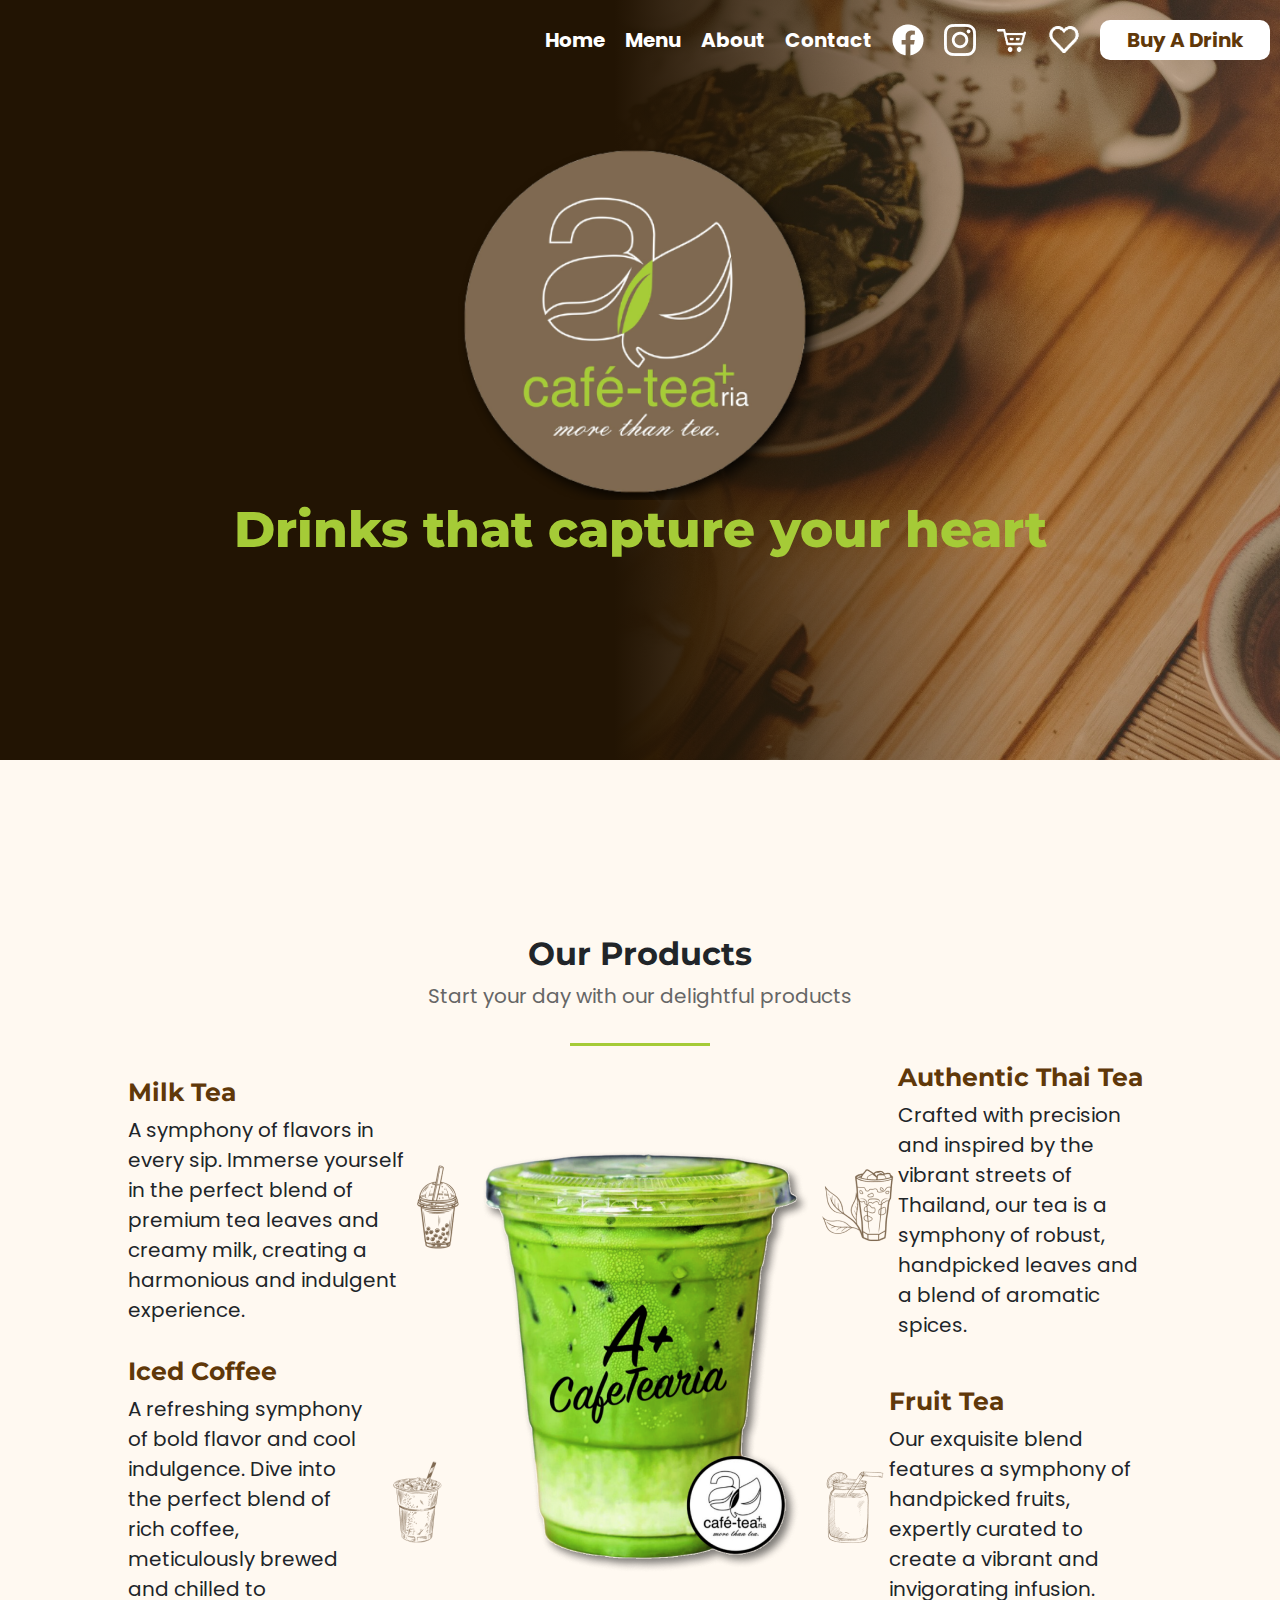
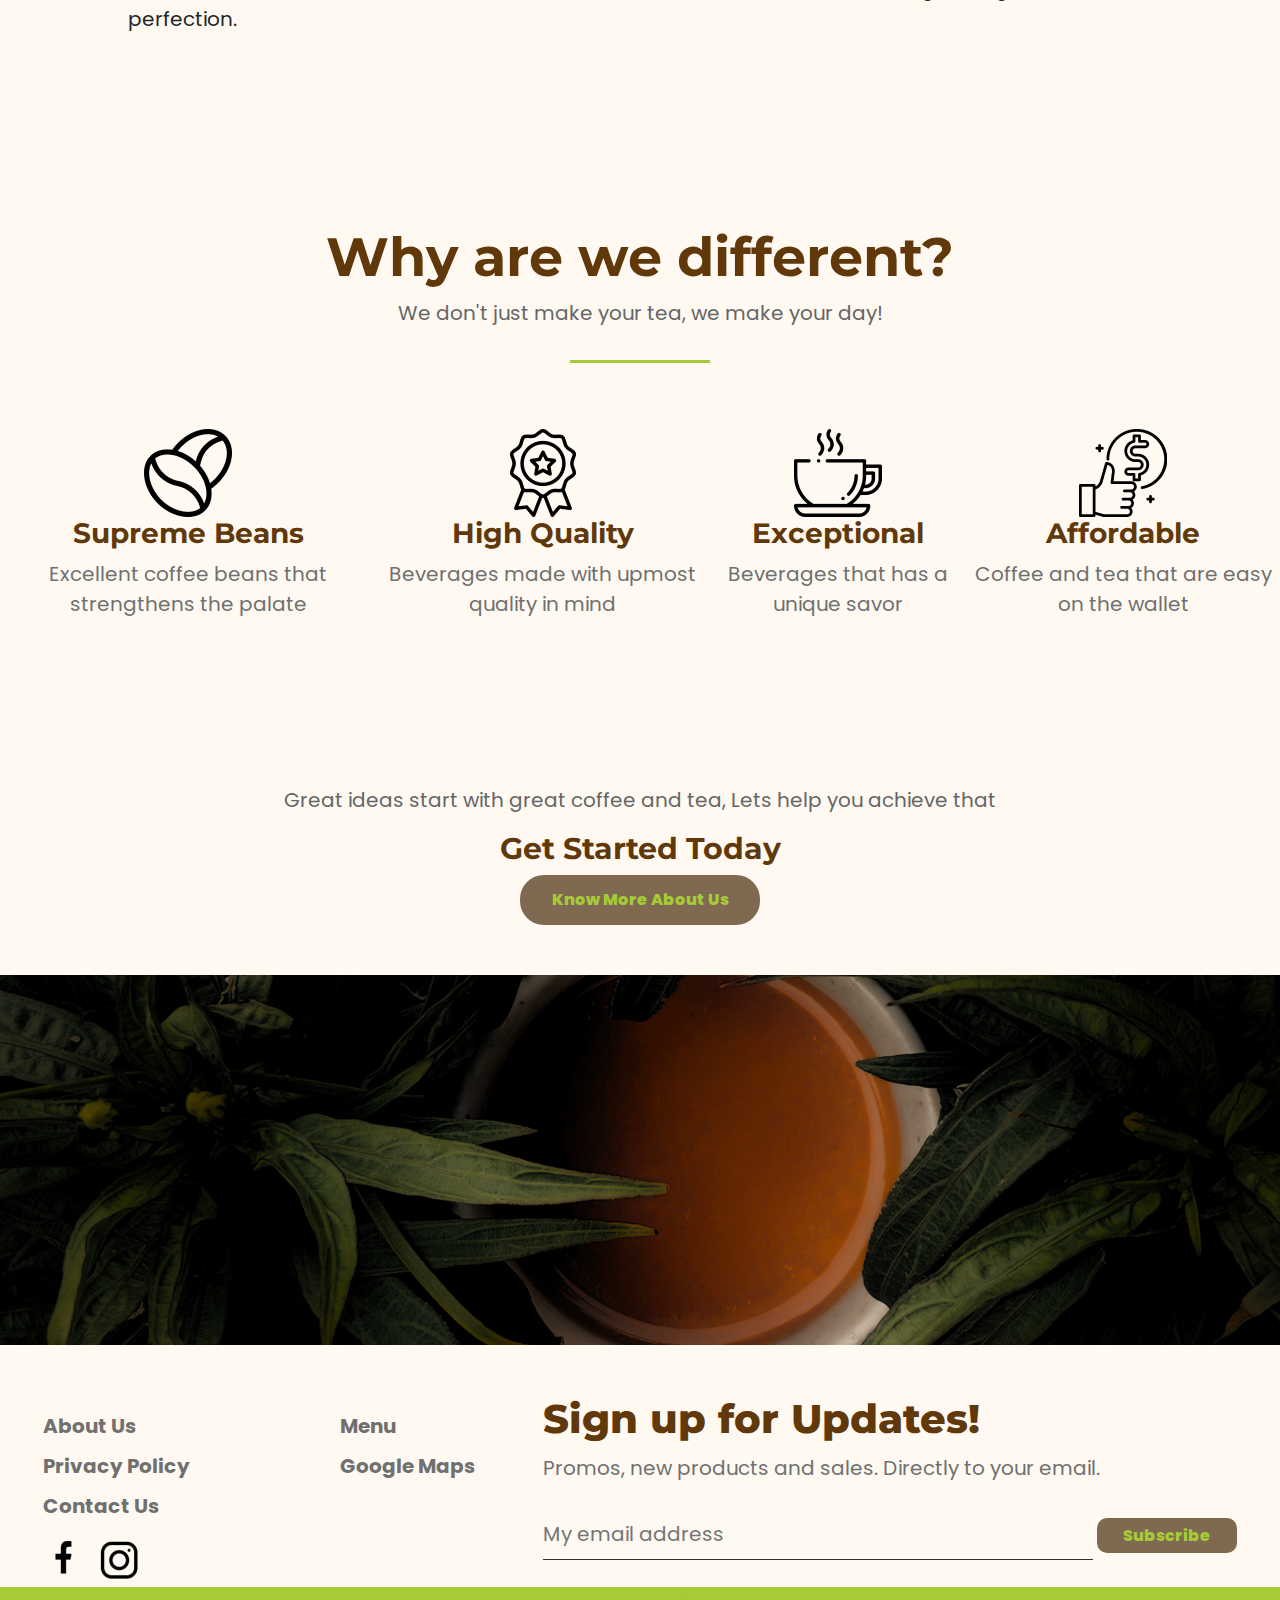
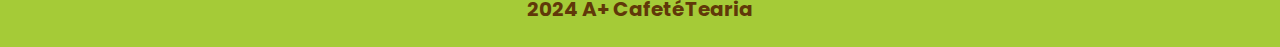
==== index.html @ 74870981 "Add files via upload" ====
<!DOCTYPE html>
<html lang="en">
<head>
    <meta charset="UTF-8">
    <meta name="viewport" content="width=device-width, initial-scale=1.0">
    <link rel="stylesheet" href="https://cdn.jsdelivr.net/npm/bootstrap@4.0.0/dist/css/bootstrap.min.css" integrity="sha384-Gn5384xqQ1aoWXA+058RXPxPg6fy4IWvTNh0E263XmFcJlSAwiGgFAW/dAiS6JXm" crossorigin="anonymous">
    <link rel="stylesheet" href="css/style-general.css">
    <link rel="stylesheet" href="css/style-index.css">
    <link rel="icon" type="image/png" href="img/img-general/website-logo.png">
    <title>A+ CafetéTearia</title>
</head>
<body>
    <main>
        <section class = "header-container">
            <!--NAVIGATION-->
            <header>
                <nav class = "navigation">
                    <a href="index.html" class ="nav-active">Home</a>
                    <a href="menu.html">Menu</a>
                    <a href="about.html">About</a>
                    <a href="contact.html">Contact</a>
                    <a href="https://www.facebook.com/profile.php?id=100093424466600"><img src="img/img-general/facebook-logo.png"></a>
                    <a href="#"><img src="img/img-general/instagram-logo.png"></a>
                    <a href="#"><img src="img/img-general/cart-logo.png"></a>
                    <a href="#"><img src="img/img-general/heart-logo.png"></a>
                    <a href="#"><button>Buy A Drink</button></a>
                </nav>
                <button id="hamburger-menu">
                    <div id="hamburger-bar"><img src="img/img-general/hamburger-icon.png"></div>
                </button>
            </header>
            <!--HERO BANNER-->
            <div class = "hero-container">
                <div class = "website-logo">
                    <img src="img/img-general/website-logo.png">
                </div>
                <h1 id="banner-text">Drinks that capture your heart</h1>
            </div>
        </section>

        <!--OUR PRODUCTS OVERVIEW CONTENT-->
        <section class = "product-overview">
            <div class = "content-header">
                <h1 class="content-title">Our Products</h1>
                <p class="content-description">Start your day with our delightful products</p>
                <hr>
            </div>
            <div class = "main-product-overview-content">
                <div class="green-tea-image">
                    <img src="img/img-homepage/green-tea.png">
                </div>
                <div class="main-product-cell">
                    <div class = "product-text">
                        <h1 class ="main-product-title">Milk Tea</h1>
                        <p class="main-product-subtitle">A symphony of flavors in every sip. Immerse yourself in the perfect blend of premium tea leaves and creamy milk, creating a harmonious and indulgent experience.</p>
                    </div>
                    <div class="product-image">
                        <img src="img/img-homepage/milk-tea.png">
                    </div>
                </div>
                <div class="main-product-cell leaf">
                    <div class="product-image">
                        <img src="img/img-homepage/thai-tea.png">
                    </div>
                    <div class = "product-text">
                        <h1 class ="main-product-title">Authentic Thai Tea</h1>
                        <p class="main-product-subtitle">Crafted with precision and inspired by the vibrant streets of Thailand, our tea is a symphony of robust, handpicked leaves and a blend of aromatic spices.</p>
                    </div>
                </div>
                <div class="main-product-cell">
                    <div class = "product-text">
                        <h1 class ="main-product-title">Iced Coffee</h1>
                        <p class="main-product-subtitle">A refreshing symphony of bold flavor and cool indulgence. Dive into the perfect blend of rich coffee, meticulously brewed and chilled to perfection.</p>
                    </div>
                    <div class="product-image">
                        <img src="img/img-homepage/iced-coffee.png">
                    </div>
                </div>
                <div class="main-product-cell leaf">
                    <div class="product-image">
                        <img src="img/img-homepage/fruit-tea.png">
                    </div>
                    <div class = "product-text">
                        <h1 class ="main-product-title">Fruit Tea</h1>
                        <p class="main-product-subtitle">Our exquisite blend features a symphony of handpicked fruits, expertly curated to create a vibrant and invigorating infusion.</p>
                    </div>
                </div>
            </div>
        </section>

        <!--PERSUATION CONTAINER-->
        <section class = "persuation-container">
            <div class = "content-header">
                <h1 id="persuation-title">Why are we different?</h1>
                <p class="content-description">We don't just make your tea, we make your day!</p>
                <hr>
            </div>
            <div class="persuation-main-content">
                <div class="persuation-cell">
                    <img src="img/img-homepage/coffee-beans.png">
                    <h1 class="persuation-title-two">Supreme Beans</h1>
                    <p class="persuation-sub-title">Excellent coffee beans that strengthens the palate</p>
                </div>
                <div class="persuation-cell">
                    <img src="img/img-homepage/badge.png">
                    <h1 class="persuation-title-two">High Quality</h1>
                    <p class="persuation-sub-title">Beverages made with upmost quality in mind</p>
                </div>
                <div class="persuation-cell">
                    <img src="img/img-homepage/coffee-cup.png">
                    <h1 class="persuation-title-two">Exceptional</h1>
                    <p class="persuation-sub-title">Beverages that has a unique savor</p>
                </div>
                <div class="persuation-cell">
                    <img src="img/img-homepage/best-price.png">
                    <h1 class="persuation-title-two">Affordable</h1>
                    <p class="persuation-sub-title">Coffee and tea that are easy on the wallet</p>
                </div>
            </div>
        </section>


        <!--ABOUT US IN HOMEPAGE CONTAINER-->
        <section class="about-us-teaser-container">
            <div class="main-teaser-content">
                <p class="content-description">Great ideas start with great coffee and tea,  Lets help you achieve that</p>
                <h1 class="content-title" id = "aus-teaser-title">Get Started Today</h1>
                <button id="about-us-button">Know More About Us</button>
            </div>
        </section>
    </main>

    <!--FOOTER-->
    <section class="footer-breaker">
        <img src="img/img-general/footer.png">
    </section>
    <footer>
        <section class = "footer-container">
            <div class = "footer-nav-container">
                <div class="footer-nav-one">
                    <div class = "footer-nav-one-left">
                        <a href="" class="footer-nav-links">About Us</a>
                        <a href="#" class="footer-nav-links">Privacy Policy</a>
                        <a href="" class="footer-nav-links">Contact Us</a>
                    </div>
                    <div class="footer-nav-one-right">
                        <a href="" class="footer-nav-links">Menu</a>
                        <a href="" class="footer-nav-links">Google Maps</a>
                    </div>
                </div>
                
                <div class="footer-nav-social">
                    <a href="https://www.facebook.com/profile.php?id=100093424466600" class="footer-image-link"><img src="img/img-general/fb-footer.png"></a>
                    <a href="" class="footer-image-link"><img src="img/img-general/ig-footer.png"></a>
                </div>
            </div>
            
            <div class="footer-nav-container">
                <h1 id="subscribe-title">Sign up for Updates!</h1>
                <p id="subscribe-subtitle">Promos, new products and sales. Directly to your email.</p>
                <div class="footer-subscribe-email">
                    <form id = "footer-form">
                        <input type="text" placeholder="My email address">
                        <input type="button" value="Subscribe">
                    </form>
                </div>
            </div>
        </section>

        <section class="footer-copyright">
            <p id="copyright-text">2024 A+ CafetéTearia</p>
        </section>
    </footer>

    <script src="https://code.jquery.com/jquery-3.2.1.slim.min.js" integrity="sha384-KJ3o2DKtIkvYIK3UENzmM7KCkRr/rE9/Qpg6aAZGJwFDMVNA/GpGFF93hXpG5KkN" crossorigin="anonymous"></script>
    <script src="https://cdn.jsdelivr.net/npm/popper.js@1.12.9/dist/umd/popper.min.js" integrity="sha384-ApNbgh9B+Y1QKtv3Rn7W3mgPxhU9K/ScQsAP7hUibX39j7fakFPskvXusvfa0b4Q" crossorigin="anonymous"></script>
    <script src="https://cdn.jsdelivr.net/npm/bootstrap@4.0.0/dist/js/bootstrap.min.js" integrity="sha384-JZR6Spejh4U02d8jOt6vLEHfe/JQGiRRSQQxSfFWpi1MquVdAyjUar5+76PVCmYl" crossorigin="anonymous"></script>

    <script src="js/hamburger.js"></script>
</body>
</html>
---- css/style-general.css ----
@import url('https://fonts.googleapis.com/css2?family=Montserrat:wght@600;800&family=Poppins:wght@400;500;700&display=swap');


*{
    padding:0;
    margin:0;
}
:root{
    --color-brown: #603809;
    --color-light-brown: #B88E2F;
    --color-coffee: #7F6951;
    --color-leaf: #A5CB37;
    --color-white: #FFFFFF;
    --color-white-two: #FFF9F1;
    --color-black: #333;
    --color-grey: #707070;
    --color-light-grey:#666;
}

body{
    padding:0;
    margin:0;
    background:var(--color-white-two);
}

p, a{
    font-family:'Poppins';
    font-size:20px;
    font-weight:400;
}

h1{
    font-family:'Montserrat';
    font-weight:700;
}

hr{
    background-color:var(--color-leaf);
    height:3px;
    border:none;
}

button{
    border:none;
    cursor:pointer;
    font-family:'Poppins';
    font-size:20px;
    border-radius:10px;
}

img{
    object-fit:cover;
    pointer-events:none;
}

li{
    list-style: none;
}


/*NAVIGATION DESIGN*/

.navigation{
    position:absolute;
    top:0;
    right:0;
    display:flex;
    align-items: center;
    justify-content: center;
    padding-top:20px;
    z-index: 10;
}

.navigation a{
    padding: 0px 10px;
    color:var(--color-white);
    font-weight: 700;
    text-decoration:none;
}

.navigation button{
    width:170px;
    height:40px;
    color:var(--color-brown);
    background:var(--color-white);
    font-weight:700;
}

.navigation button:hover{
    background:var(--color-leaf);
    color:var(--color-white);
}

.nav-active a, .navigation a:hover{
    color:var(--color-leaf);
}

#hamburger-menu{
    position:absolute;
    top:0;
    right:0;
    margin-top:20px;
    margin-right:20px;
    width:35px;
    cursor:pointer;
    border: none;
    background: none;
    outline:none;
    padding: 0;
    z-index:10;
    display: none;
}

@media(max-width:820px){
    .navigation{
        display:none;
    }

    #hamburger-menu{
        display: block;
    }
}


/*HERO DESIGN*/


.hero-container{
    background-image:url("../img/img-general/hero-banner.png");
    background-size:cover;
    background-repeat:no-repeat;
    height:760px;
    width:100%;
    display:flex;
    align-items: center;
    justify-content: center;
    position: relative;
}

.hero-container::before{
    position:absolute;
    content:'';
    top:0;
    left:0;
    width:100%;
    height:100%;
    background: linear-gradient(90deg, #221403 47.97%, rgba(96, 56, 9, 0.30) 80.2%, rgba(127, 105, 81, 0.45) 124.06%); 
}

.website-logo{
    flex:1;
    display: flex;
    align-items: center;
    justify-content: center;
}

.website-logo img{
    position:relative;
    max-width: 100%;
    height: auto;
    max-height: 500px;
}

#banner-text{
    flex:1;
    position:relative;
    color:var(--color-leaf);
    font-size:50px;
    font-weight:800;
    text-align:center;
}


/*CONTENT HEADER*/


.content-header{
    display:flex;
    flex-direction: column;
    justify-content: center;
    align-items: center;
    padding-top:175px;
}

.content-title{
    font-size:32px;
}

.content-description{
    color:var(--color-light-grey);
    text-align: center;
}

.content-header hr{
    width:140px;
}


/*FOOTER DESIGN*/


.footer-breaker{
    display:flex;
    align-items: center;
    justify-content: center;
    padding-top:50px;
}

.footer-breaker img{
    width:100%;
    height:370px;
    max-height:370px;
}

.footer-container{
    display:flex;
    align-items: baseline;
    justify-content: space-evenly;
    gap:25px;
    padding-top:50px;
}

.footer-nav-container{
    display: flex;
    flex-direction: column;
    align-items:flex-start;
    justify-content: center;
    gap:10px;
}

.footer-nav-one{
    display:flex;
    justify-content: space-evenly;
    gap:150px;
}

.footer-nav-one-left{
    display:flex;
    flex-direction: column;
    align-items: flex-start;
    justify-content: flex-start;
    gap:10px;
}

.footer-nav-one-right{
    display:flex;
    flex-direction: column;
    align-items: flex-start;
    justify-content: flex-start;
    gap:10px;
}

.footer-nav-links{
    font-weight: 700;
    color:var(--color-grey);
}

.footer-nav-links:hover{
    color:var(--color-light-grey);
}

#subscribe-title{
    font-size: 40px;
    font-weight: 800;
    color:var(--color-brown);
    margin-bottom:0;
}

#subscribe-subtitle{
    font-size: 20px;
    font-weight: 400;
    color:var(--color-grey);
    margin-top:0;
}

#footer-form input[type="text"]{
    background:none;
    border:none;
    color:var(--color-grey);
    font-family: 'Poppins';
    width:550px;
    font-size: 20px;
    padding-top: 10px;
    padding-bottom: 10px;
    border-bottom:1px solid var(--color-black);
}

#footer-form input[type="text"]:focus{
    outline:2px solid var(--color-coffee);
}

#footer-form input[type="button"]{
    border:none;
    border-radius: 10px;
    width:140px;
    height:35px;
    background: var(--color-coffee);
    color:var(--color-leaf);
    font-family: 'Poppins';
    font-size: 16px;
    font-weight: 800;
    cursor: pointer;
}

#footer-form input[type="button"]:hover{
    background:var(--color-leaf);
    color:var(--color-white);
}

.footer-copyright{
    display: flex;
    align-items: center;
    justify-content: center;
    height: 60px;
    background:var(--color-leaf);
}

#copyright-text{
    color:var(--color-brown);
    font-weight: 700;
}


/*MEDIA QUERY*/


@media(max-width:1310px){

    /*HERO DESIGN*/
    .hero-container{
        padding-top:150px;
        flex-direction: column;
    }

    .website-logo img{
        max-height:350px;
    }
}


@media(max-width:1020px){
    .footer-container{
        flex-direction: column;  
    }

    .footer-nav-one{
        flex-direction: column;
        gap:10px;
    }

    #footer-form{
        display: flex;
        flex-direction: column;
        justify-content: center;
        align-items: center;
        gap:10px;
    }
}
---- css/style-index.css ----
@import url('css/style_general.css');


/*OUR PRODUCTS DESIGN*/


.product-overview{
    display:flex;
    flex-direction: column;
    align-items: center;
    justify-content: center;
}

.main-product-overview-content{
    display: grid;
    grid-template-columns: repeat(3, 1fr);
    grid-template-rows: repeat(2, 1fr);
    width:1400px;
}

.main-product-cell{
    display:flex;
    align-items: center;
    justify-content: center;
    align-self:center;
    justify-self: center;
}

.main-product-title{
    color:var(--color-brown);
    font-size:25px;
}

.green-tea-image{
    grid-column: 2/span 1;
    grid-row: 1/ span 2;
    align-self:center;
    justify-self:center;
}


/*PERSUATION DESIGN*/


#persuation-title{
    color:var(--color-brown);
    font-size: 54px;
}

.persuation-main-content{
    display:flex;
    align-items: center;
    justify-content: space-evenly;
    padding-top:50px;
}

.persuation-cell{
    display: flex;
    flex-direction: column;
    align-items: center;
    justify-content: center;
}

.persuation-title-two{
    color:var(--color-brown);
    font-size: 28px;
}

.persuation-sub-title{
    color:var(--color-grey);
    text-align:center;
}


/*ABOUT US IN HOMEPAGE DESIGN*/


.main-teaser-content{
    display:flex;
    flex-direction: column;
    justify-content: center;
    align-items: center;
    padding-top:150px;
}

#aus-teaser-title{
    font-size: 30px;
    color:var(--color-brown);
}

#about-us-button{
    background:var(--color-coffee);
    color:var(--color-leaf);
    font-size: 16px;
    font-weight: 800;
    width:240px;
    height:50px;
    border-radius:24px;
}

#about-us-button:hover{
    background:var(--color-leaf);
    color:var(--color-white);
}


/*MEDIA QUERIES*/


@media(max-width:1536px){
    .main-product-overview-content{
        max-width:1280px;
    }
}

@media(max-width:1280px){
    .main-product-overview-content{
        max-width:1024px;
    }
}

@media(max-width:1024px){
    .main-product-overview-content{
        max-width:768px;
        display:flex;
        flex-direction: column;
    }
}

@media(max-width: 768px){
    .main-product-overview-content{
        max-width:640px;
    }
}

@media(max-width: 640px){
    .main-product-overview-content{
        max-width:475px;
    }
}

@media(max-width:475px){
    .main-product-overview-content{
        max-width:100%;
        gap:30px;
        justify-content: center;
        align-items: center;
    }

    .main-product-over-content h1{
        font-size: 20px;
    }

    .main-product-over-content p{
        font-size: 18px;
    }

    .main-product-cell.leaf{
        background:var(--color-leaf);
        padding-top:20px;
        padding-bottom:20px;
    }

    .green-tea-image{
        display:none;
    }
}
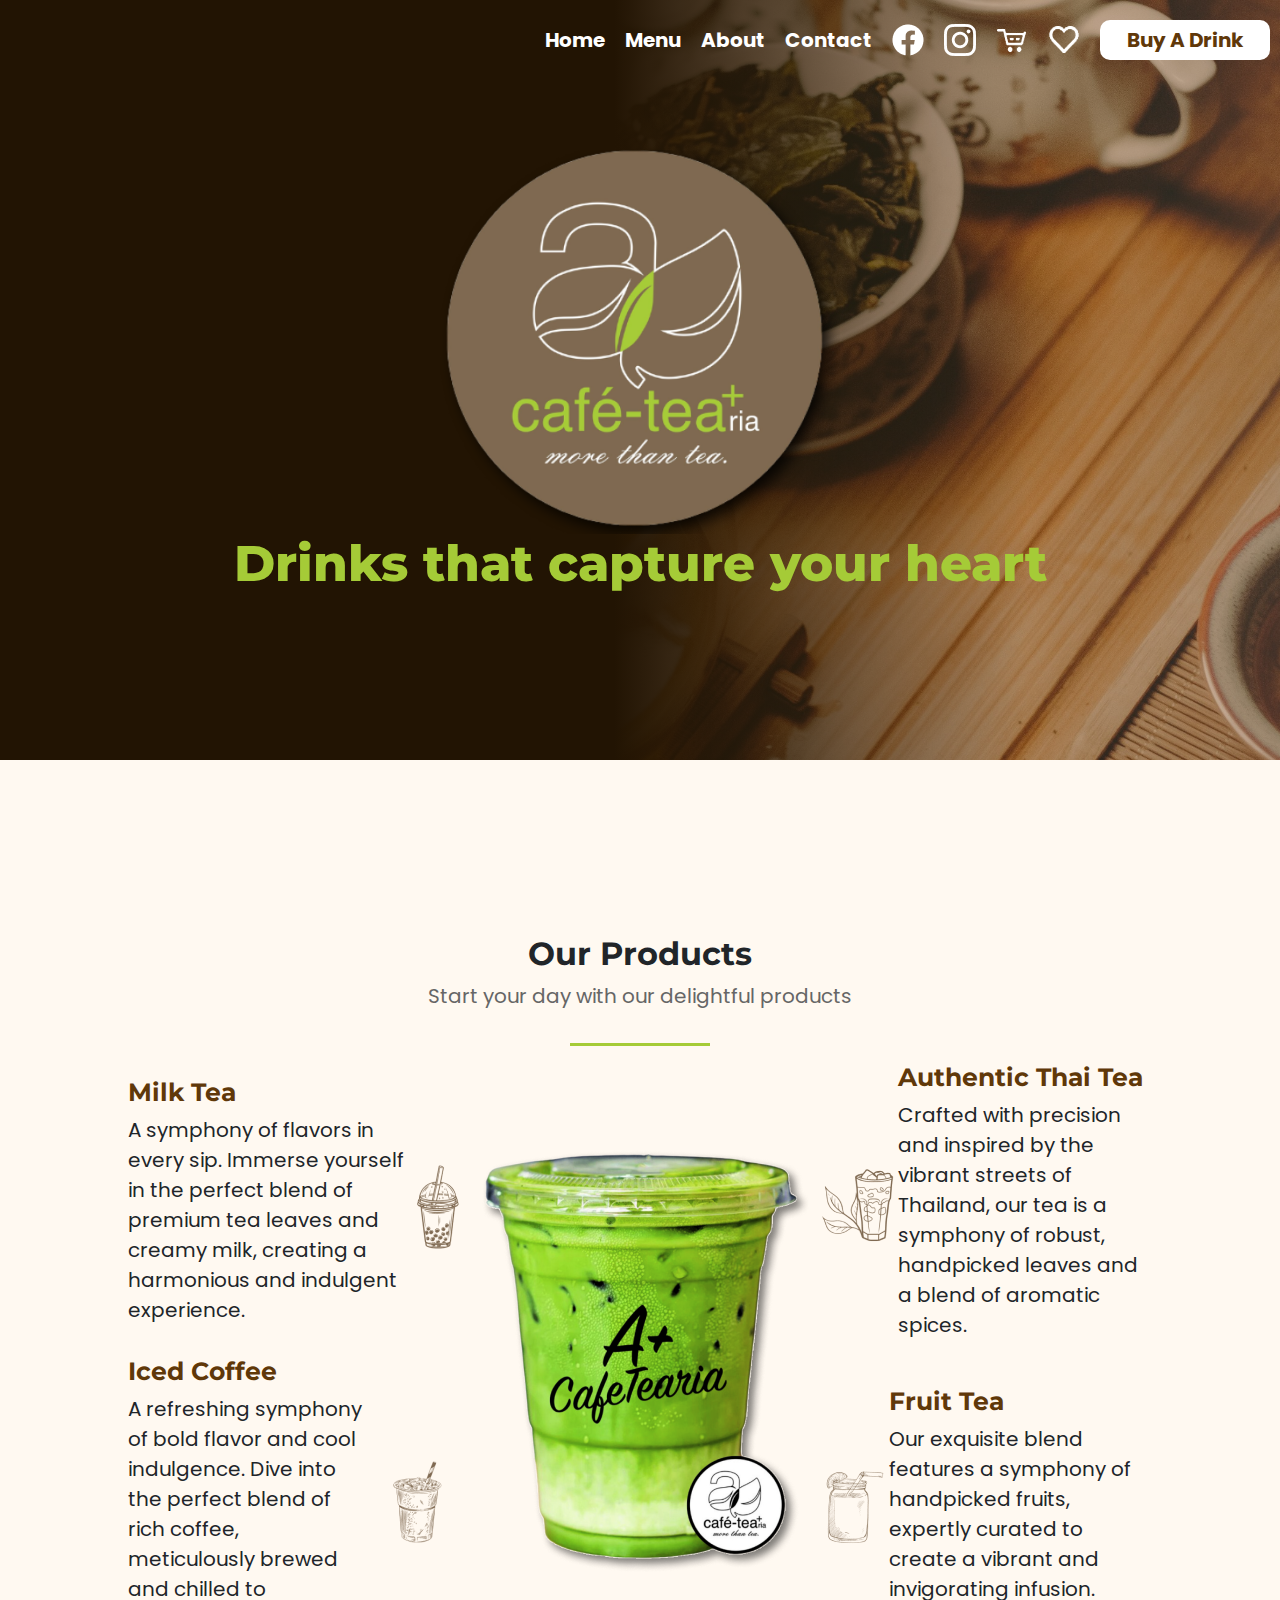
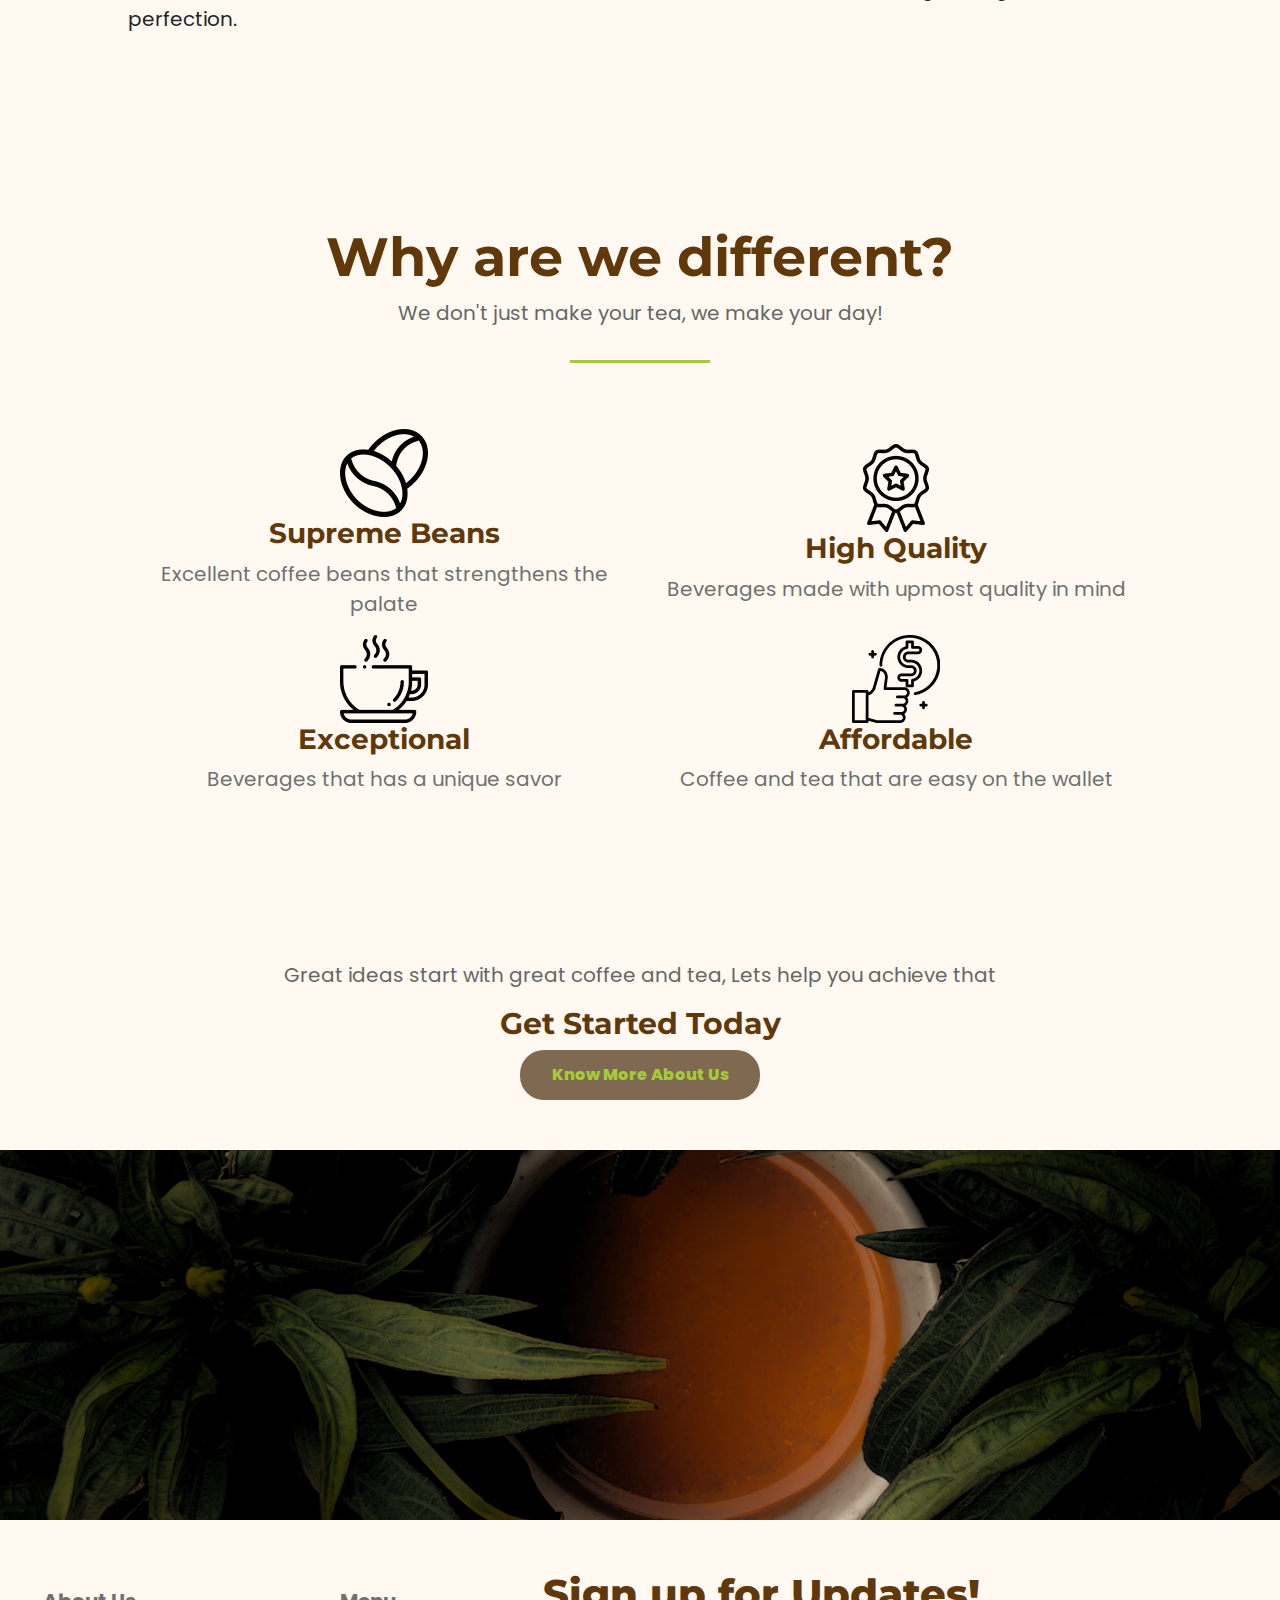
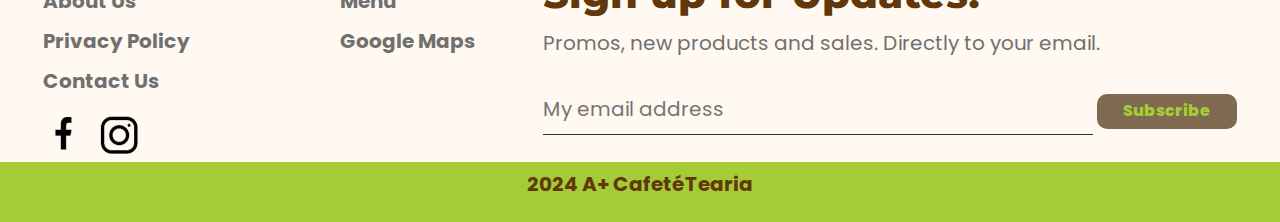
==== commit 9c9f0adf: "Add files via upload" ====
--- a/index.html
+++ b/index.html
@@ -7,7 +7,7 @@
     <link rel="stylesheet" href="css/style-general.css">
     <link rel="stylesheet" href="css/style-index.css">
     <link rel="icon" type="image/png" href="img/img-general/website-logo.png">
-    <title>A+ CafetéTearia</title>
+    <title>A+ CafeTéaria</title>
 </head>
 <body>
     <main>
@@ -25,10 +25,26 @@
                     <a href="#"><img src="img/img-general/heart-logo.png"></a>
                     <a href="#"><button>Buy A Drink</button></a>
                 </nav>
-                <button id="hamburger-menu">
-                    <div id="hamburger-bar"><img src="img/img-general/hamburger-icon.png"></div>
+                <button class="hamburger-menu">
+                    <div class="hamburger-bar"></div>
                 </button>
             </header>
+
+            <!--MOBILE NAVIGATION-->
+            <nav class="mobile-nav">
+                <a href="index.html" class ="nav-active">Home</a>
+                <a href="menu.html">Menu</a>
+                <a href="about.html">About</a>
+                <a href="contact.html">Contact</a>
+                <div class="mobile-image-icons">
+                    <a href="https://www.facebook.com/profile.php?id=100093424466600"><img src="img/img-general/facebook-logo.png"></a>
+                    <a href="#"><img src="img/img-general/instagram-logo.png"></a>
+                    <a href="#"><img src="img/img-general/cart-logo.png"></a>
+                    <a href="#"><img src="img/img-general/heart-logo.png"></a>
+                </div>
+                <a href="#"><button>Buy A Drink</button></a>
+            </nav>
+            
             <!--HERO BANNER-->
             <div class = "hero-container">
                 <div class = "website-logo">
@@ -49,7 +65,7 @@
                 <div class="green-tea-image">
                     <img src="img/img-homepage/green-tea.png">
                 </div>
-                <div class="main-product-cell">
+                <div class="main-product-cell white">
                     <div class = "product-text">
                         <h1 class ="main-product-title">Milk Tea</h1>
                         <p class="main-product-subtitle">A symphony of flavors in every sip. Immerse yourself in the perfect blend of premium tea leaves and creamy milk, creating a harmonious and indulgent experience.</p>
@@ -67,7 +83,7 @@
                         <p class="main-product-subtitle">Crafted with precision and inspired by the vibrant streets of Thailand, our tea is a symphony of robust, handpicked leaves and a blend of aromatic spices.</p>
                     </div>
                 </div>
-                <div class="main-product-cell">
+                <div class="main-product-cell white">
                     <div class = "product-text">
                         <h1 class ="main-product-title">Iced Coffee</h1>
                         <p class="main-product-subtitle">A refreshing symphony of bold flavor and cool indulgence. Dive into the perfect blend of rich coffee, meticulously brewed and chilled to perfection.</p>
@@ -125,7 +141,7 @@
             <div class="main-teaser-content">
                 <p class="content-description">Great ideas start with great coffee and tea,  Lets help you achieve that</p>
                 <h1 class="content-title" id = "aus-teaser-title">Get Started Today</h1>
-                <button id="about-us-button">Know More About Us</button>
+                <a href="about.html"><button id="about-us-button">Know More About Us</button></a>
             </div>
         </section>
     </main>
--- a/css/style-general.css
+++ b/css/style-general.css
@@ -76,6 +76,7 @@
     color:var(--color-white);
     font-weight: 700;
     text-decoration:none;
+    transition:0.4s;
 }
 
 .navigation button{
@@ -84,6 +85,7 @@
     color:var(--color-brown);
     background:var(--color-white);
     font-weight:700;
+    transition:0.4s;
 }
 
 .navigation button:hover{
@@ -95,32 +97,94 @@
     color:var(--color-leaf);
 }
 
-#hamburger-menu{
+.hamburger-menu{
     position:absolute;
+    display:none;
     top:0;
     right:0;
-    margin-top:20px;
-    margin-right:20px;
+    margin-top:30px;
+    margin-right:40px;
     width:35px;
     cursor:pointer;
-    border: none;
+    appearance: none;
     background: none;
-    outline:none;
-    padding: 0;
+    outline: none;
+    border:none;
     z-index:10;
+}
+
+.hamburger-menu .hamburger-bar, .hamburger-menu:before, .hamburger-menu:after{
+    content:'';
     display: none;
-}
-
-@media(max-width:820px){
-    .navigation{
-        display:none;
-    }
-
-    #hamburger-menu{
-        display: block;
-    }
-}
-
+    width:100%;
+    height:5px;
+    background-color: var(--color-white);
+    margin:6px 0px;
+    transition:0.4s;
+}
+
+.hamburger-menu.is-active:before{
+    transform:rotate(-45deg) translate(-8px, 6px);
+}
+
+.hamburger-menu.is-active:after{
+    transform:rotate(45deg) translate(-9px, -8px);
+}
+
+.hamburger-menu.is-active .hamburger-bar{
+    opacity: 0;
+}
+
+.mobile-nav{
+    display: block;
+    position: fixed;
+    top: 0;
+    left: 100%;
+    width: 100%;
+    min-height: 100vh;
+    background-color:var(--color-coffee);
+    padding-top: 120px;
+    z-index:9;
+}
+
+.mobile-nav a{
+    display: block;
+    margin:0 auto 16px;
+    text-align: center;
+    margin-bottom:16px;
+    width: fit-content;
+    padding:12px 16px;
+    transition: 0.4s;
+    color:var(--color-leaf);
+    font-weight: 800;
+    text-decoration: none;
+}
+
+.mobile-nav a:hover{
+    color:var(--color-white);
+}
+
+.mobile-nav button{
+    width: 170px;
+    height: 40px;
+    color: var(--color-brown);
+    background: var(--color-white);
+    font-weight: 700;
+    transition:0.4s;
+}
+
+.mobile-nav button:hover{
+    background:var(--color-leaf);
+}
+
+.mobile-nav.is-active{
+    left:0;
+}
+
+.mobile-image-icons{
+    display: flex;
+    width:125px;
+}
 
 /*HERO DESIGN*/
 
@@ -184,6 +248,7 @@
 
 .content-title{
     font-size:32px;
+    text-align: center;
 }
 
 .content-description{
@@ -218,6 +283,7 @@
     justify-content: space-evenly;
     gap:25px;
     padding-top:50px;
+    width: 100% !important;
 }
 
 .footer-nav-container{
@@ -324,35 +390,51 @@
 /*MEDIA QUERY*/
 
 
-@media(max-width:1310px){
-
+@media(max-width:1536px){
+    /*HERO DESIGN*/
+    .website-logo img{
+        max-width:80%;
+    }
+}
+
+@media(max-width:1280px){
     /*HERO DESIGN*/
     .hero-container{
-        padding-top:150px;
         flex-direction: column;
+        padding-top: 150px;
     }
 
     .website-logo img{
-        max-height:350px;
-    }
-}
-
-
-@media(max-width:1020px){
+        max-width:80%;
+    }
+}
+
+@media(max-width:1024px){
     .footer-container{
-        flex-direction: column;  
-    }
-
-    .footer-nav-one{
         flex-direction: column;
-        gap:10px;
-    }
-
-    #footer-form{
-        display: flex;
-        flex-direction: column;
-        justify-content: center;
-        align-items: center;
-        gap:10px;
-    }
+    }
+
+    .navigation{
+        display:none;
+    }
+
+    .hamburger-menu{
+        display: block;
+    }
+
+    .hamburger-menu .hamburger-bar, .hamburger-menu:before, .hamburger-menu:after{
+        display: block;
+    }
+}
+
+@media(max-width: 768px){
+
+}
+
+@media(max-width: 640px){
+
+}
+
+@media(max-width:475px){
+
 }--- a/css/style-index.css
+++ b/css/style-index.css
@@ -45,6 +45,14 @@
 #persuation-title{
     color:var(--color-brown);
     font-size: 54px;
+    text-align: center;
+}
+
+.persuation-container{
+    display: flex;
+    flex-direction: column;
+    align-items: center;
+    justify-content: center;
 }
 
 .persuation-main-content{
@@ -108,38 +116,83 @@
 
 
 @media(max-width:1536px){
+
+    /*OUR PRODUCTS DESIGN*/
     .main-product-overview-content{
         max-width:1280px;
     }
+
+    /*PERSUATION DESIGN*/
+    .persuation-main-content{
+        max-width:1280px;
+    }
 }
 
 @media(max-width:1280px){
+
+    /*OUR PRODUCTS DESIGN*/
     .main-product-overview-content{
         max-width:1024px;
     }
+
+    /*PERSUATION DESIGN*/
+    .persuation-main-content{
+        max-width:1024px;
+        display:grid;
+        grid-template-rows: repeat(2, 1r);
+        grid-template-columns: repeat(2, 1fr);
+    }
 }
 
 @media(max-width:1024px){
+
+    /*OUR PRODUCTS DESIGN*/
     .main-product-overview-content{
         max-width:768px;
         display:flex;
         flex-direction: column;
     }
+
+    /*PERSUATION DESIGN*/
+    .persuation-main-content{
+        max-width:768px;
+    }
 }
 
 @media(max-width: 768px){
+
+    /*OUR PRODUCTS DESIGN*/
     .main-product-overview-content{
         max-width:640px;
     }
+
+    /*PERSUATION DESIGN*/
+    .persuation-main-content{
+        max-width:640px;
+        display:flex;
+        flex-direction: column;
+        align-items: center;
+        justify-content: center;
+        gap:25px;
+    }
 }
 
 @media(max-width: 640px){
+
+    /*OUR PRODUCTS DESIGN*/
     .main-product-overview-content{
         max-width:475px;
     }
+
+    /*PERSUATION DESIGN*/
+    .persuation-main-content{
+        max-width:475px;
+    }
 }
 
 @media(max-width:475px){
+
+    /*OUR PRODUCTS DESIGN*/
     .main-product-overview-content{
         max-width:100%;
         gap:30px;
@@ -155,6 +208,10 @@
         font-size: 18px;
     }
 
+    .main-product-cell.white{
+        padding-left:10px;
+    }
+
     .main-product-cell.leaf{
         background:var(--color-leaf);
         padding-top:20px;
@@ -164,4 +221,13 @@
     .green-tea-image{
         display:none;
     }
+
+    /*PERSUATION DESIGN*/
+    .persuation-main-content{
+        max-width:100%;
+    }
+
+    #persuation-title{
+        font-size:38px;
+    }
 }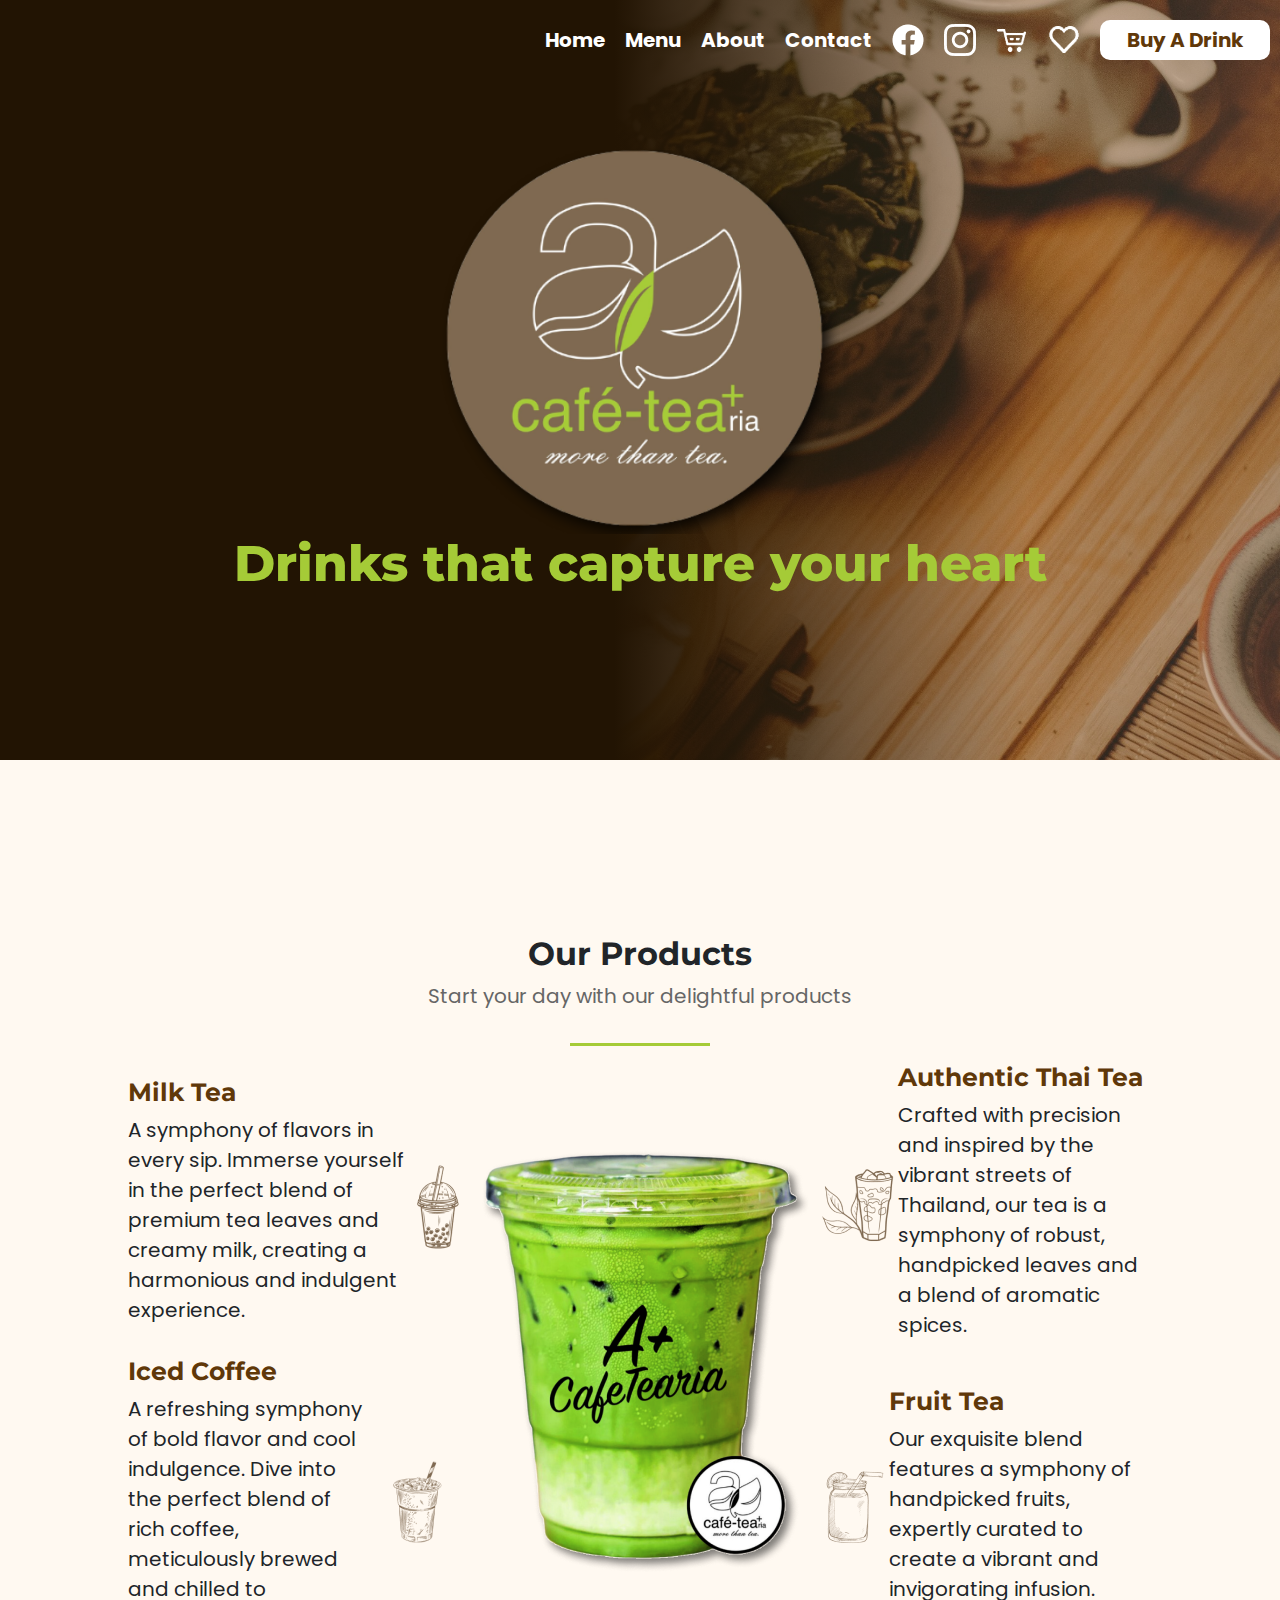
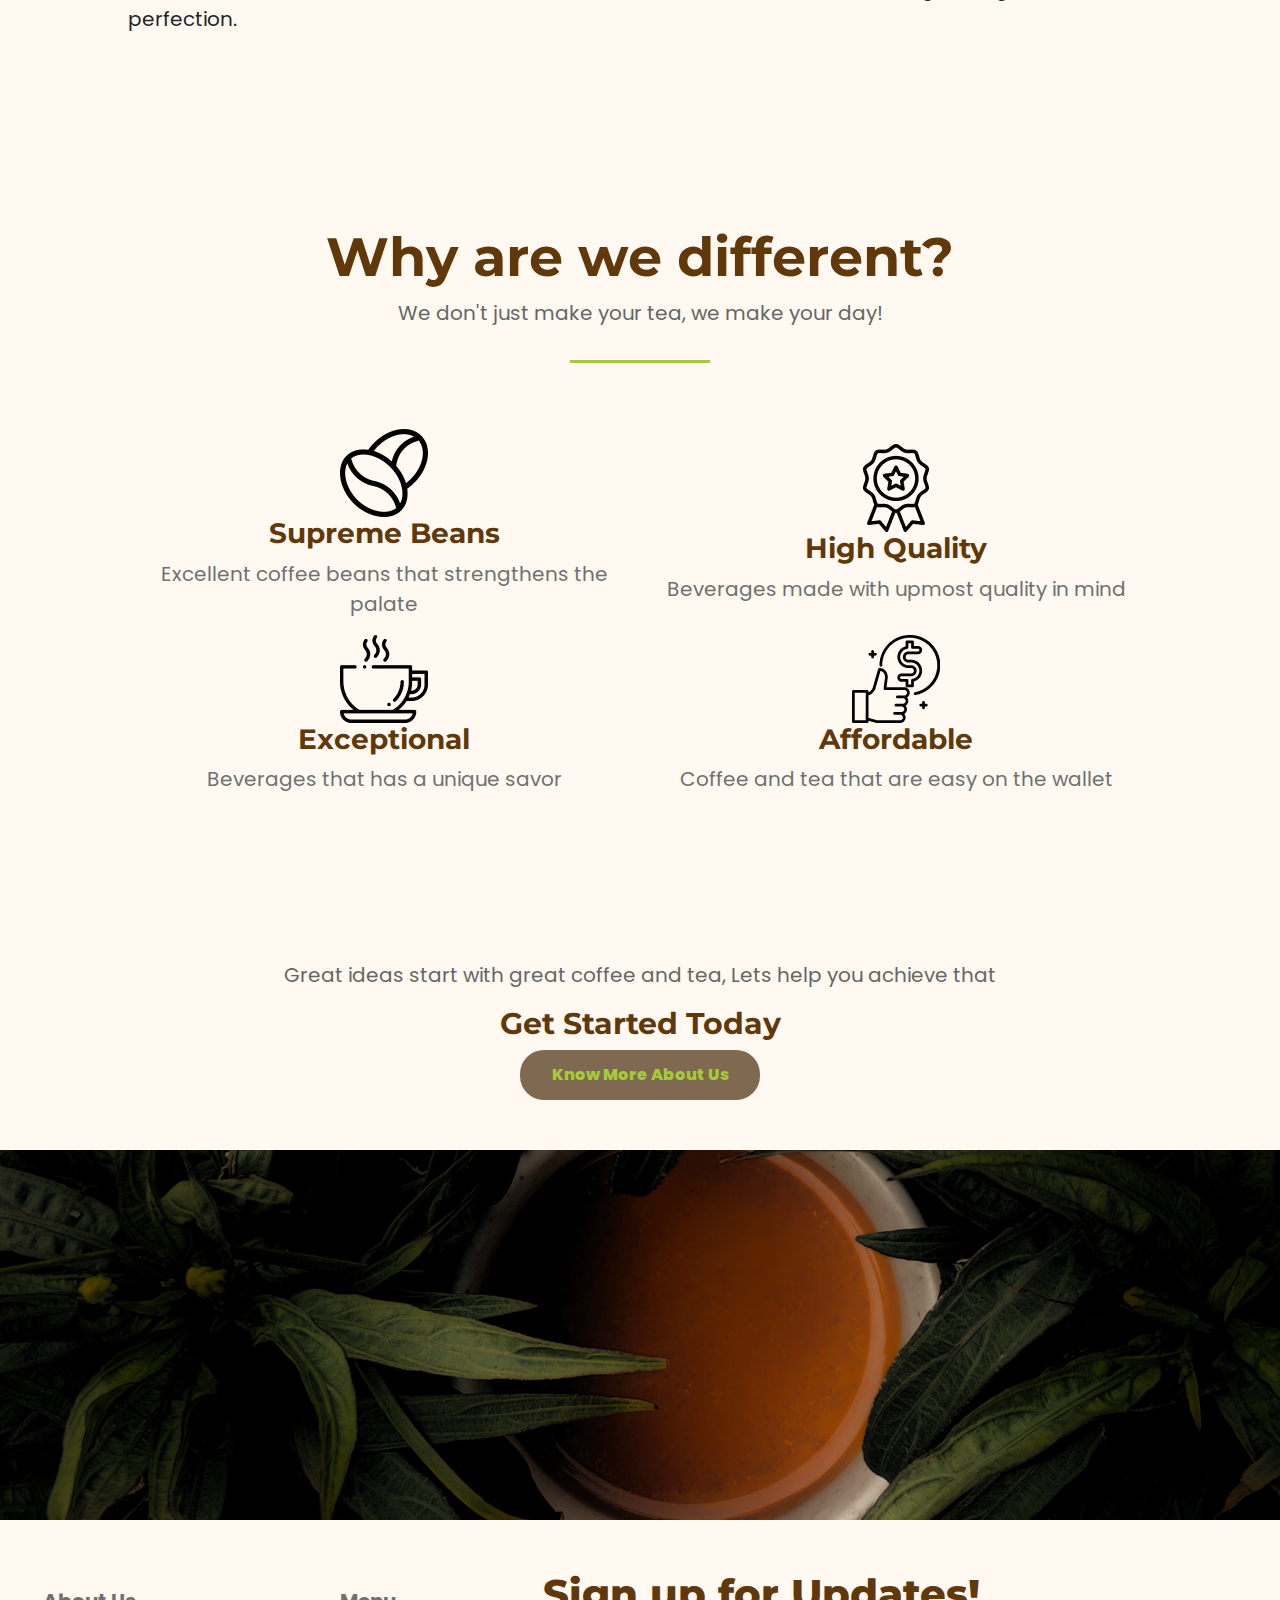
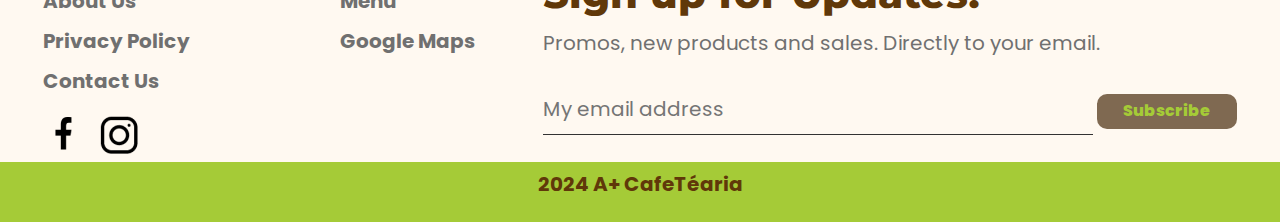
==== commit d4020938: "Add files via upload" ====
--- a/index.html
+++ b/index.html
@@ -184,7 +184,7 @@
         </section>
 
         <section class="footer-copyright">
-            <p id="copyright-text">2024 A+ CafetéTearia</p>
+            <p id="copyright-text">2024 A+ CafeTéaria</p>
         </section>
     </footer>
 
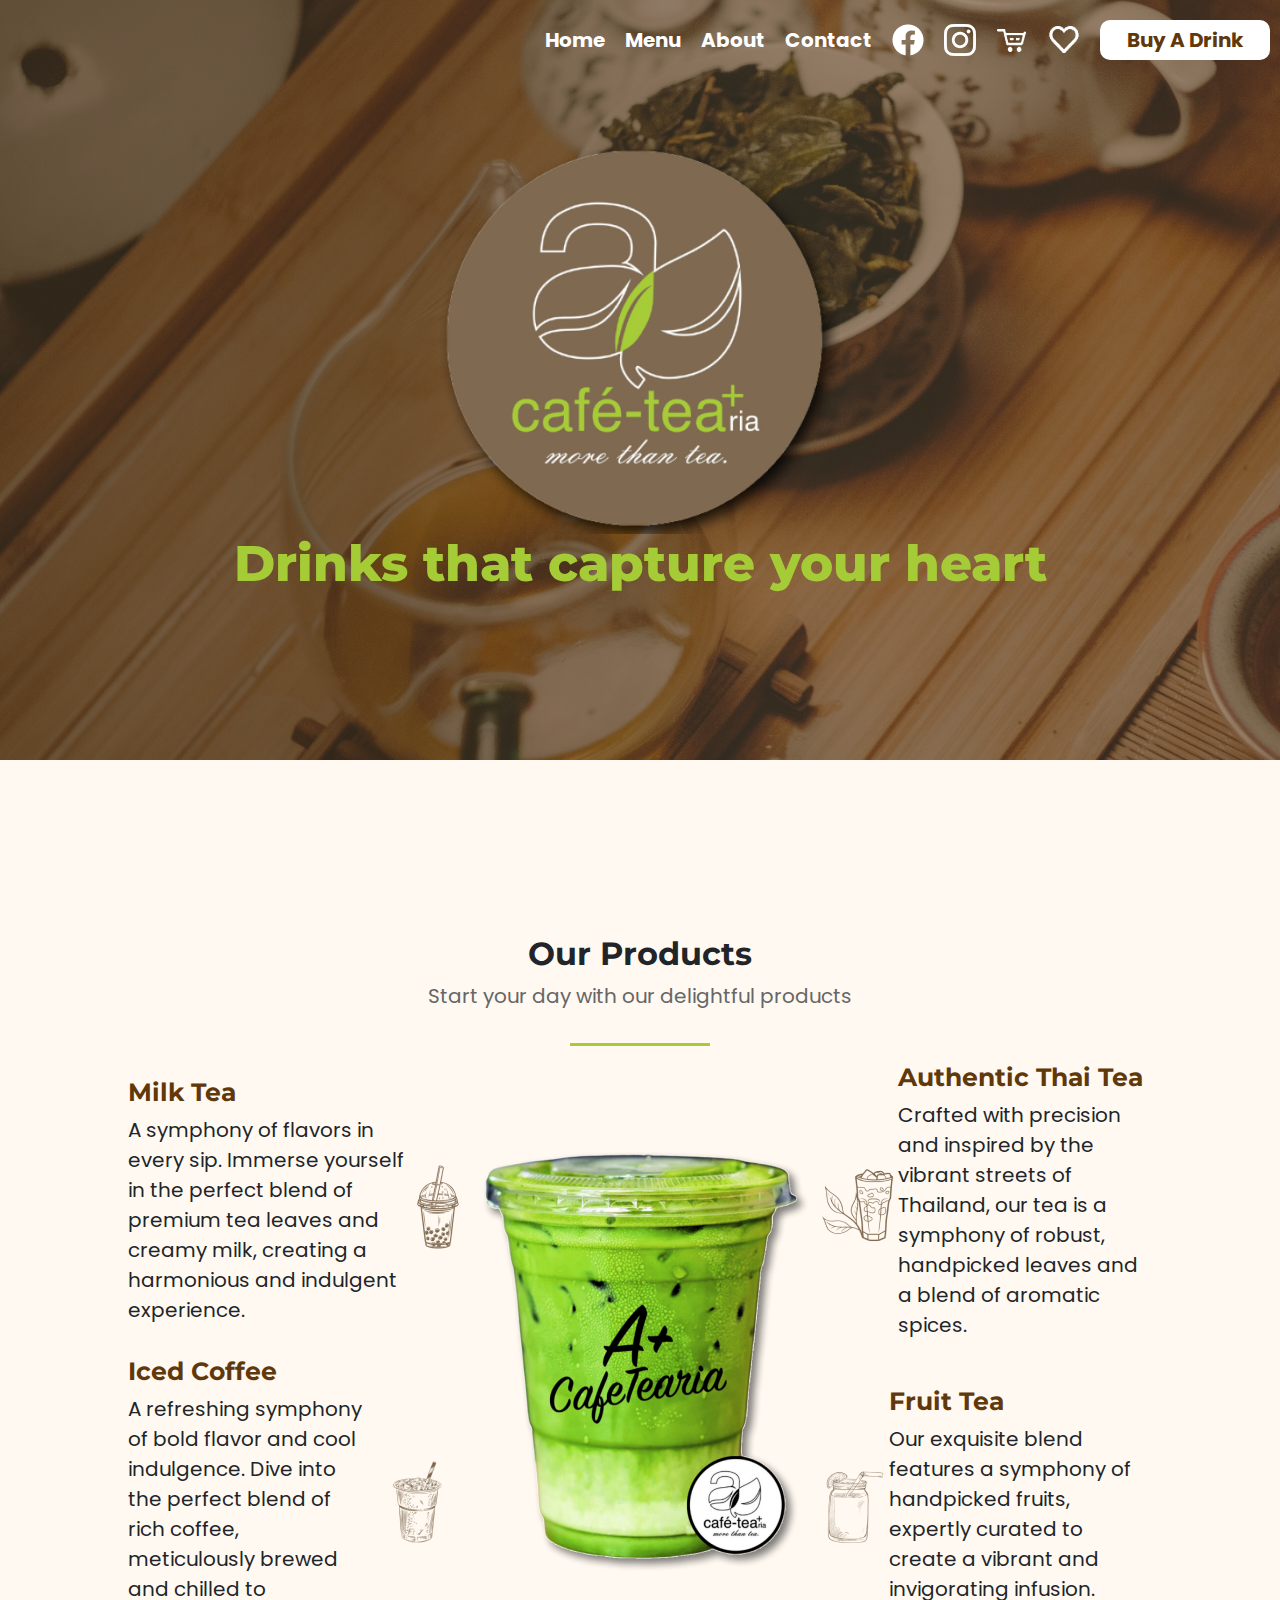
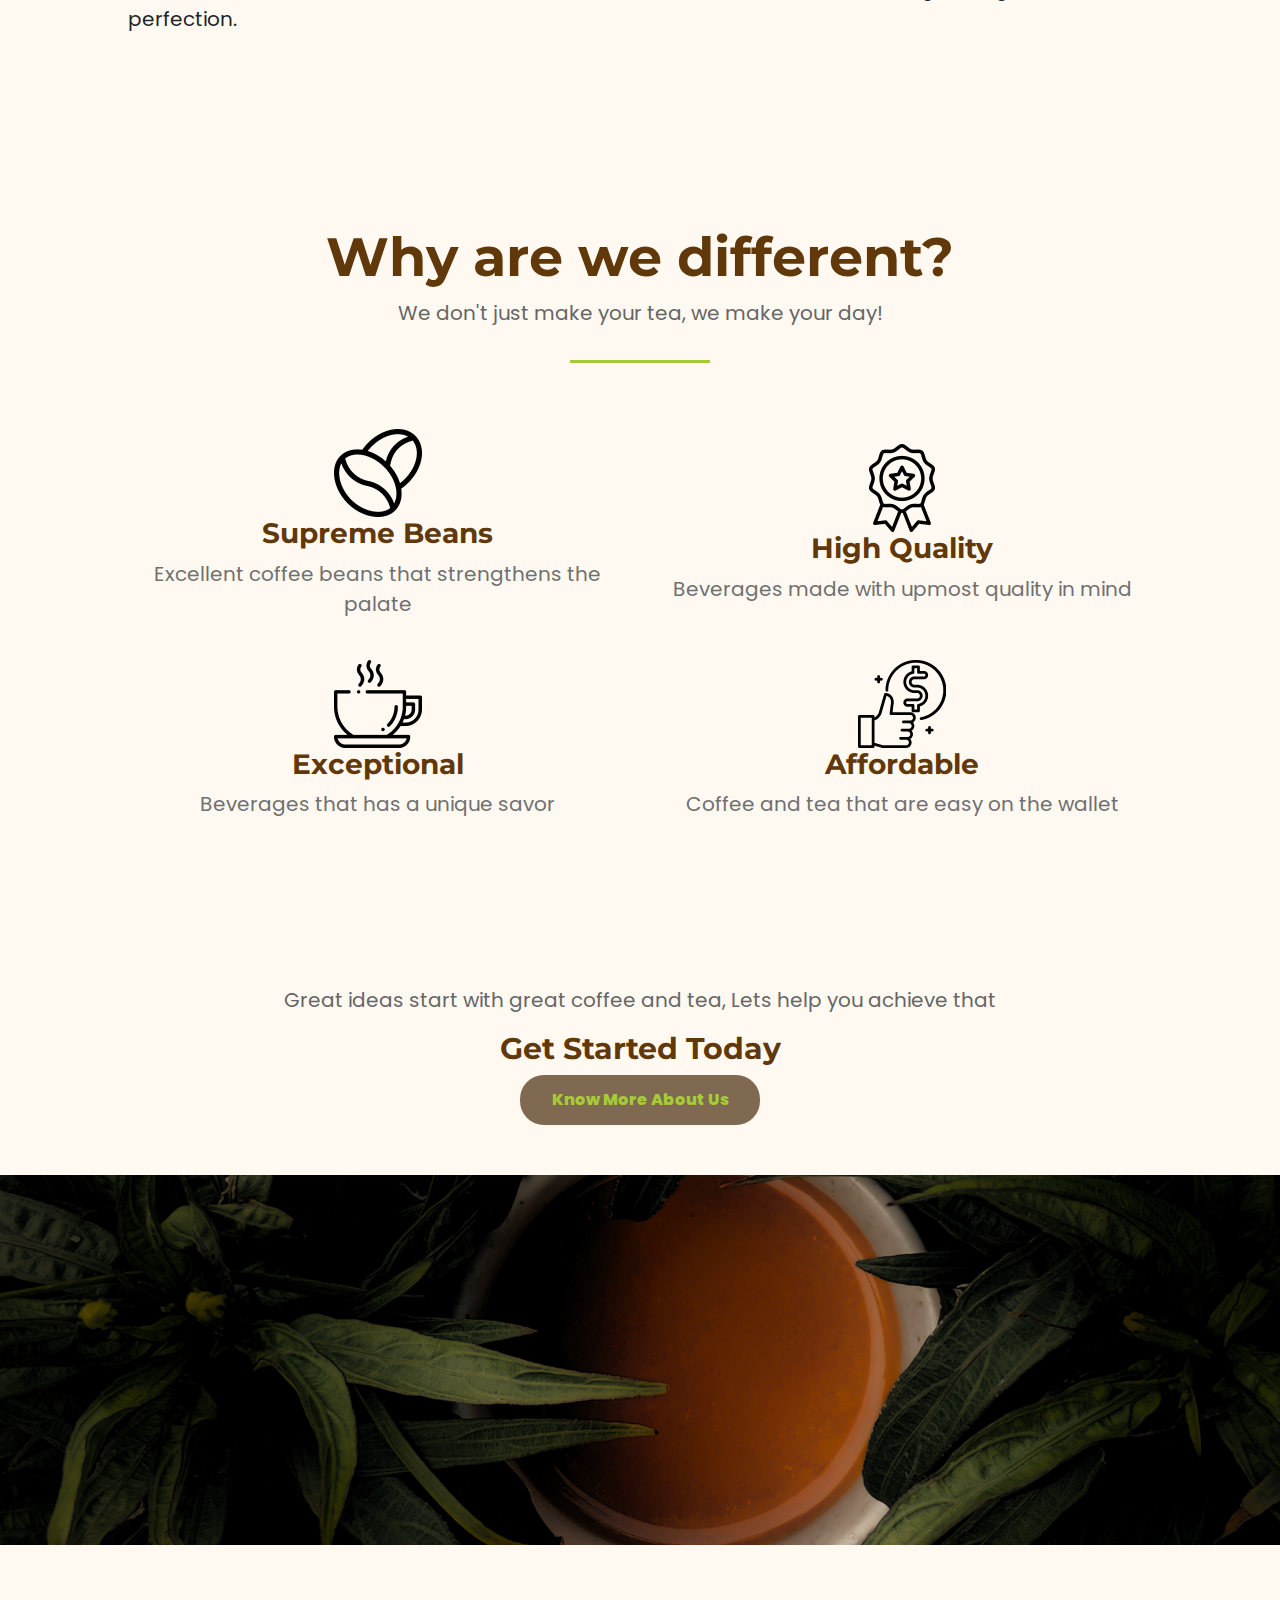
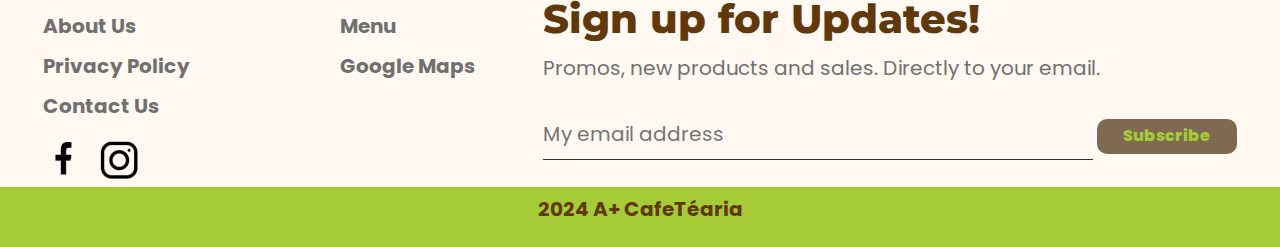
==== commit a2ce0040: "Add files via upload" ====
--- a/index.html
+++ b/index.html
@@ -161,7 +161,7 @@
                     </div>
                     <div class="footer-nav-one-right">
                         <a href="" class="footer-nav-links">Menu</a>
-                        <a href="" class="footer-nav-links">Google Maps</a>
+                        <a href="https://www.google.com/maps/place/blk+8+lot,+25+Sampaguita+St,+Taguig,+Metro+Manila/@14.5455801,121.0610487,21z/data=!4m6!3m5!1s0x3397c8923c01fabf:0x66b533c36c822b7e!8m2!3d14.5456116!4d121.0611026!16s%2Fg%2F11rg66_l_p?entry=ttu" class="footer-nav-links">Google Maps</a>
                     </div>
                 </div>
                 
--- a/css/style-general.css
+++ b/css/style-general.css
@@ -183,7 +183,13 @@
 
 .mobile-image-icons{
     display: flex;
-    width:125px;
+    width:100%;
+    align-items: center;
+    justify-content: center;
+}
+
+.no-scroll{
+    overflow:hidden;
 }
 
 /*HERO DESIGN*/
@@ -319,10 +325,12 @@
 .footer-nav-links{
     font-weight: 700;
     color:var(--color-grey);
+    transition:0.4s;
 }
 
 .footer-nav-links:hover{
-    color:var(--color-light-grey);
+    color:var(--color-light-brown);
+    text-decoration:none;
 }
 
 #subscribe-title{
@@ -366,6 +374,7 @@
     font-size: 16px;
     font-weight: 800;
     cursor: pointer;
+    transition:0.4s;
 }
 
 #footer-form input[type="button"]:hover{
@@ -404,6 +413,10 @@
         padding-top: 150px;
     }
 
+    .hero-container::before{
+        background: linear-gradient(90deg, rgba(67, 46, 22, 0.67) 29.97%, rgba(82, 58, 31, 0.54) 59.47%, rgba(81, 55, 27, 0.55) 99.91%);
+    }
+
     .website-logo img{
         max-width:80%;
     }
@@ -412,6 +425,37 @@
 @media(max-width:1024px){
     .footer-container{
         flex-direction: column;
+        align-items: center;
+    }
+
+    .footer-nav-container{
+        align-items: center;
+    }
+
+    .footer-nav-one{
+        flex-direction: column;
+        gap:10px;
+    }
+
+    .footer-nav-one-left{
+        align-items: center;
+    }
+
+    .footer-nav-one-right{
+        align-items: center;
+    }
+
+    .footer-nav-social{
+        display: flex;
+        gap:20px;
+    }
+
+    #footer-form{
+        display: flex;
+        flex-direction: column;
+        align-items: center;
+        gap:25px;
+        padding-bottom:25px;
     }
 
     .navigation{
@@ -433,8 +477,43 @@
 
 @media(max-width: 640px){
 
+    #subscribe-subtitle{
+        text-align: center;
+    }
+
+    .hero-container{
+        padding-top:80px;
+        height:650px;
+    }
+
+    #footer-form input[type="text"]{
+        width:475px;
+    }
 }
 
 @media(max-width:475px){
-
+    .footer-nav-container{
+        width: 100%;
+    }
+
+    #subscribe-title{
+        font-size: 32px;
+        text-align: center;
+    }
+
+    #footer-form input[type="text"]{
+        width:100%;
+    }
+
+    .hero-container{
+        padding-top:140px;
+    }
+
+    .website-logo img{
+        width:65%;
+    }
+
+    #banner-text{
+        font-size: 40px;
+    }
 }--- a/css/style-index.css
+++ b/css/style-index.css
@@ -60,6 +60,7 @@
     align-items: center;
     justify-content: space-evenly;
     padding-top:50px;
+    gap:25px;
 }
 
 .persuation-cell{
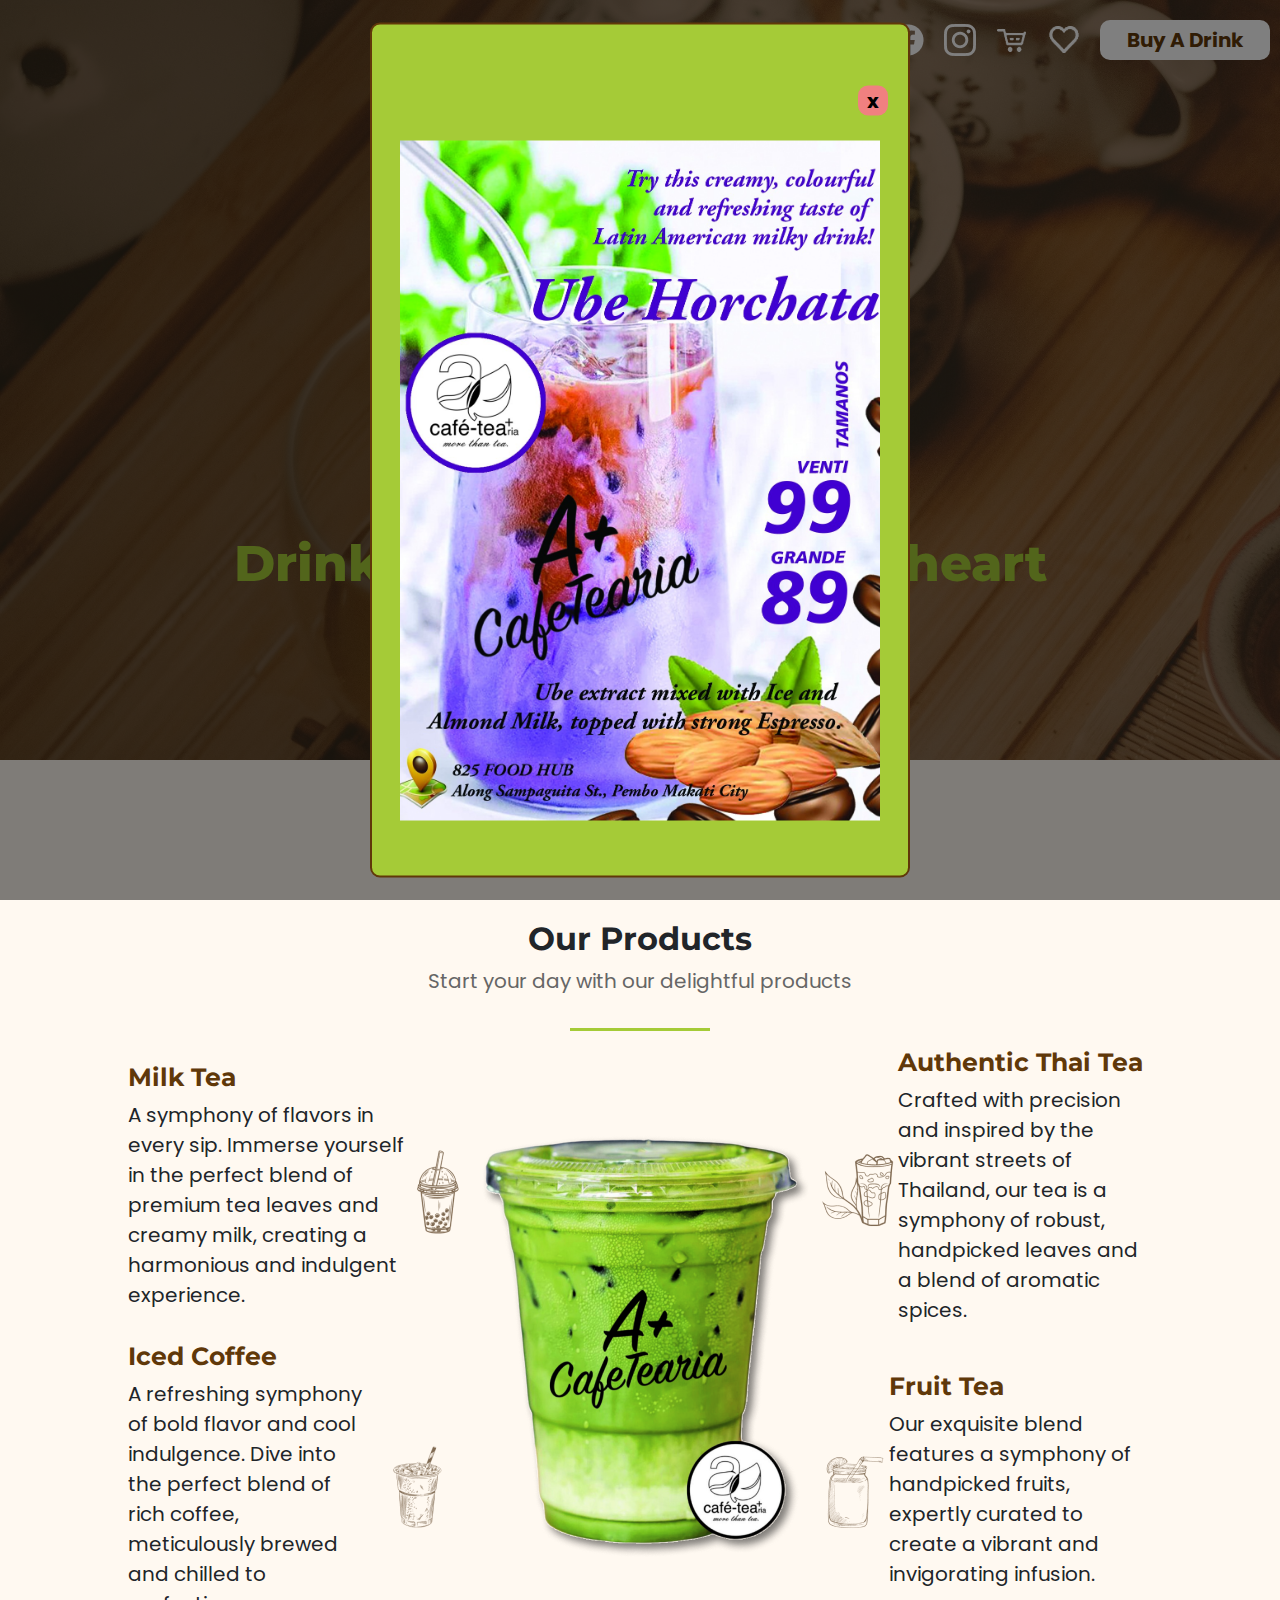
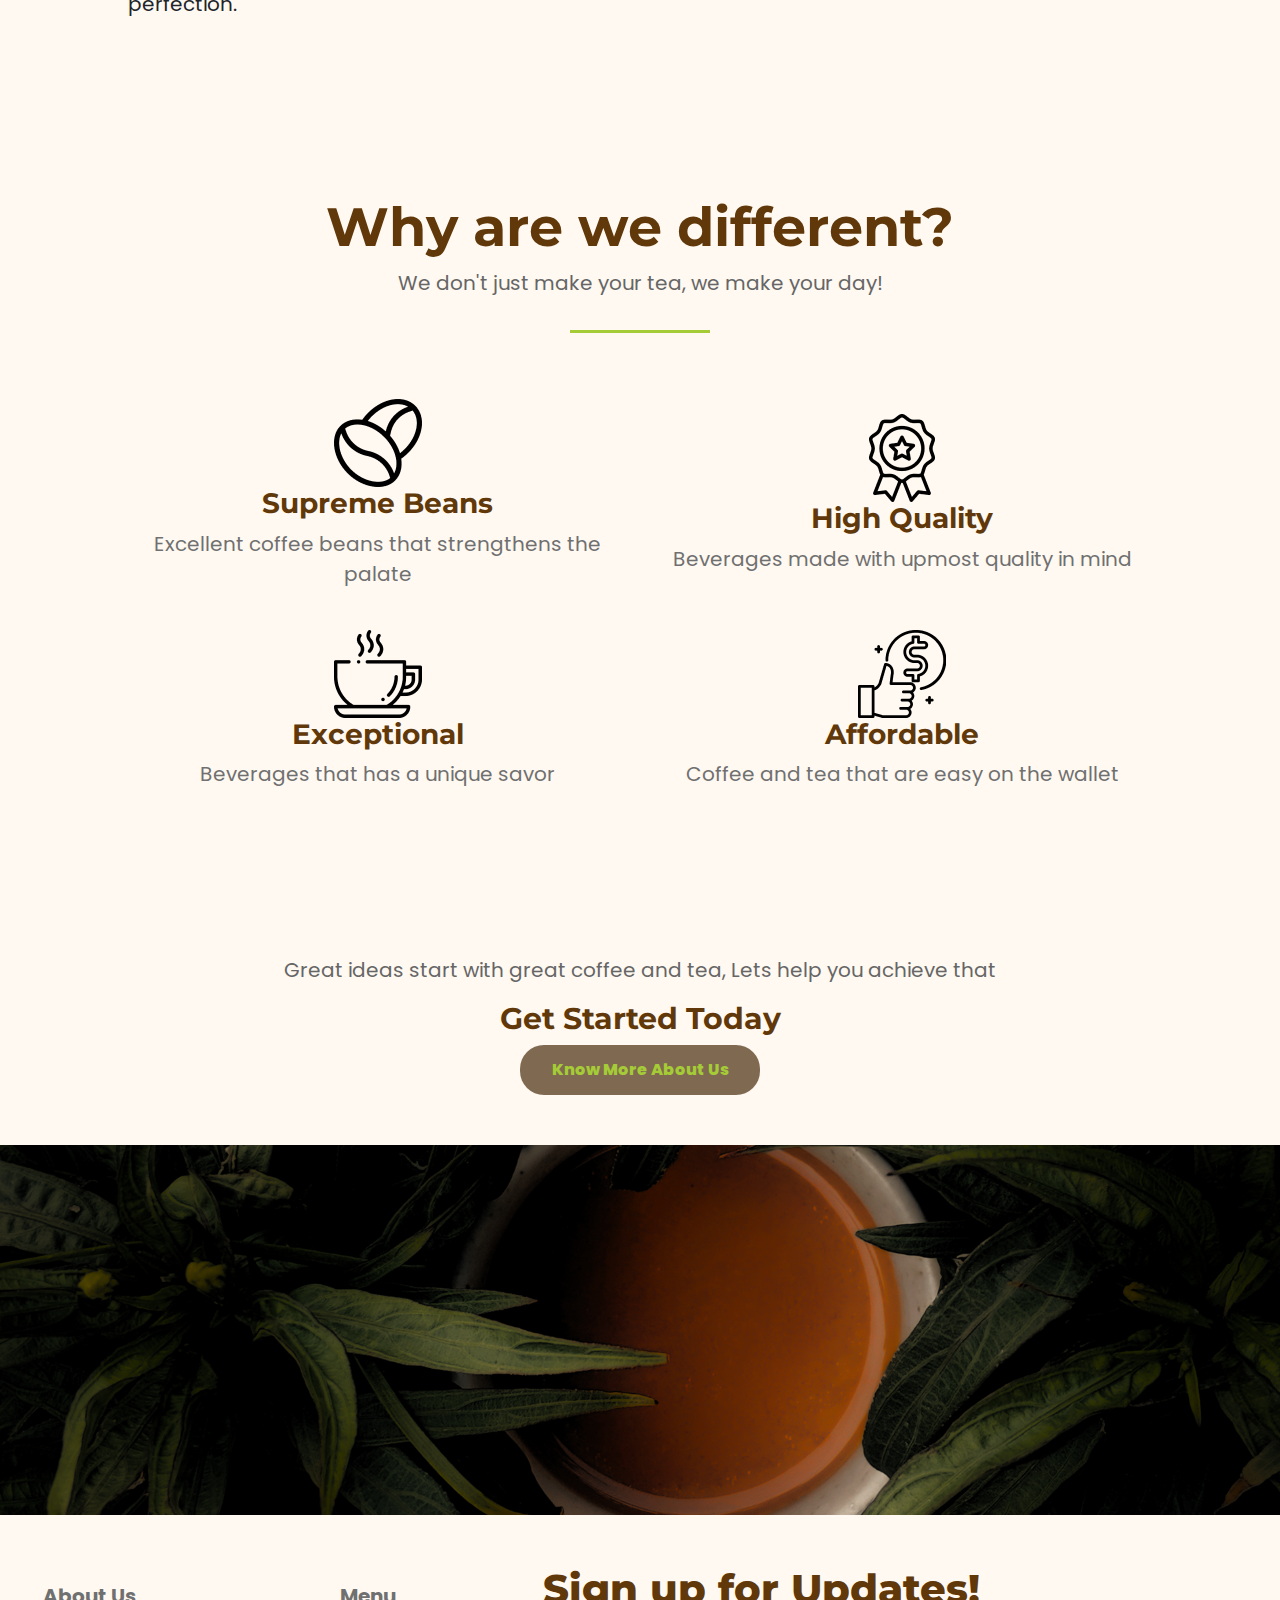
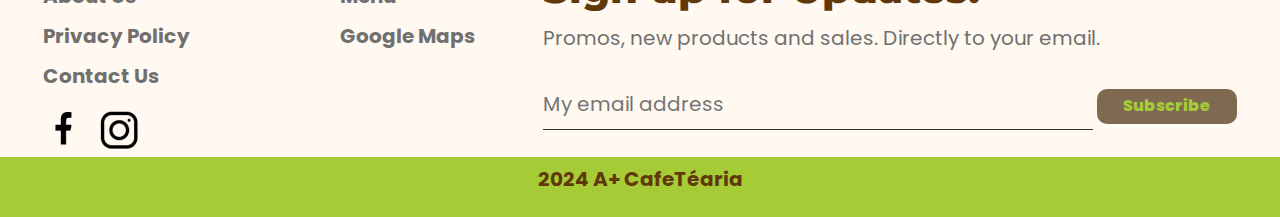
==== commit 59b1931d: "Add files via upload" ====
--- a/index.html
+++ b/index.html
@@ -11,6 +11,17 @@
 </head>
 <body>
     <main>
+        <!--POPUP ADVERTISMENT CONTENT-->
+        <section class="advertisement-popup popup-active">
+            <div class="popup-header">
+                <button data-close-button class="popup-close-button">x</button>
+            </div>
+            <div class="popup-content">
+                <img src="img/img-homepage/popup-image.png" alt="" class="popup-image">
+            </div>
+        </section>
+        <div id="overlay" class="popup-active"></div>
+
         <section class = "header-container">
             <!--NAVIGATION-->
             <header>
@@ -154,14 +165,16 @@
         <section class = "footer-container">
             <div class = "footer-nav-container">
                 <div class="footer-nav-one">
-                    <div class = "footer-nav-one-left">
-                        <a href="" class="footer-nav-links">About Us</a>
-                        <a href="#" class="footer-nav-links">Privacy Policy</a>
-                        <a href="" class="footer-nav-links">Contact Us</a>
-                    </div>
-                    <div class="footer-nav-one-right">
-                        <a href="" class="footer-nav-links">Menu</a>
-                        <a href="https://www.google.com/maps/place/blk+8+lot,+25+Sampaguita+St,+Taguig,+Metro+Manila/@14.5455801,121.0610487,21z/data=!4m6!3m5!1s0x3397c8923c01fabf:0x66b533c36c822b7e!8m2!3d14.5456116!4d121.0611026!16s%2Fg%2F11rg66_l_p?entry=ttu" class="footer-nav-links">Google Maps</a>
+                    <div class="footer-nav-one">
+                        <div class = "footer-nav-one-left">
+                            <a href="about.html" class="footer-nav-links">About Us</a>
+                            <a href="#" class="footer-nav-links">Privacy Policy</a>
+                            <a href="contact.html" class="footer-nav-links">Contact Us</a>
+                        </div>
+                        <div class="footer-nav-one-right">
+                            <a href="menu.html" class="footer-nav-links">Menu</a>
+                            <a href="https://www.google.com/maps/place/blk+8+lot,+25+Sampaguita+St,+Taguig,+Metro+Manila/@14.5455801,121.0610487,21z/data=!4m6!3m5!1s0x3397c8923c01fabf:0x66b533c36c822b7e!8m2!3d14.5456116!4d121.0611026!16s%2Fg%2F11rg66_l_p?entry=ttu" class="footer-nav-links">Google Maps</a>
+                        </div>
                     </div>
                 </div>
                 
@@ -193,5 +206,6 @@
     <script src="https://cdn.jsdelivr.net/npm/bootstrap@4.0.0/dist/js/bootstrap.min.js" integrity="sha384-JZR6Spejh4U02d8jOt6vLEHfe/JQGiRRSQQxSfFWpi1MquVdAyjUar5+76PVCmYl" crossorigin="anonymous"></script>
 
     <script src="js/hamburger.js"></script>
+    <script src="js/popup.js"></script>
 </body>
 </html>--- a/css/style-general.css
+++ b/css/style-general.css
@@ -93,7 +93,17 @@
     color:var(--color-white);
 }
 
-.nav-active a, .navigation a:hover{
+.nav-active{
+    border-bottom: 1px solid var(--color-leaf);
+    margin-bottom:3px;
+    pointer-events: none;
+}
+
+.navigation a:hover{
+    color:var(--color-leaf);
+}
+
+.navigation a.nav-active{
     color:var(--color-leaf);
 }
 
@@ -136,10 +146,10 @@
 }
 
 .mobile-nav{
-    display: block;
+    display: none;
     position: fixed;
     top: 0;
-    left: 100%;
+    right: 100%;
     width: 100%;
     min-height: 100vh;
     background-color:var(--color-coffee);
@@ -164,6 +174,7 @@
     color:var(--color-white);
 }
 
+
 .mobile-nav button{
     width: 170px;
     height: 40px;
@@ -178,12 +189,12 @@
 }
 
 .mobile-nav.is-active{
-    left:0;
+    right:0;
 }
 
 .mobile-image-icons{
     display: flex;
-    width:100%;
+    width:50%;
     align-items: center;
     justify-content: center;
 }
@@ -249,12 +260,16 @@
     flex-direction: column;
     justify-content: center;
     align-items: center;
-    padding-top:175px;
+    padding-top:160px;
 }
 
 .content-title{
     font-size:32px;
     text-align: center;
+}
+
+.content-subtitle{
+    text-align:center;
 }
 
 .content-description{
@@ -469,10 +484,41 @@
     .hamburger-menu .hamburger-bar, .hamburger-menu:before, .hamburger-menu:after{
         display: block;
     }
+
+    .mobile-nav{
+        display: flex;
+        flex-direction: column;
+        align-items: center;
+    }
+
+    .content-header{
+        padding-top: 120px;
+    }
+
+    .nav-active{
+        color:var(--color-white) !important;
+        border-bottom:0;
+        margin-bottom:0;
+    }
 }
 
 @media(max-width: 768px){
-
+    #banner-text{
+        font-size: 36px;
+    }
+
+    .website-logo img{
+        max-width:70%;
+    }
+
+    .footer-breaker img{
+        height:260px;
+    }
+
+    .hero-container{
+        padding-top:100px;
+        height:650px;
+    }
 }
 
 @media(max-width: 640px){
@@ -480,14 +526,26 @@
     #subscribe-subtitle{
         text-align: center;
     }
-
-    .hero-container{
-        padding-top:80px;
-        height:650px;
-    }
-
+    
     #footer-form input[type="text"]{
         width:475px;
+    }
+
+    #banner-text{
+        font-size: 32px;
+    }
+
+    .content-header{
+        padding-top: 80px;
+    }
+
+    .footer-breaker img{
+        height:220px;
+    }
+
+    .hero-container{
+        padding-top:60px;
+        height:480px;
     }
 }
 
@@ -516,4 +574,9 @@
     #banner-text{
         font-size: 40px;
     }
+
+    .hero-container{
+        padding-top:45px;
+        height:480px;
+    }
 }--- a/css/style-index.css
+++ b/css/style-index.css
@@ -1,4 +1,84 @@
 @import url('css/style_general.css');
+
+
+/*POPUP DESIGN*/
+
+
+.advertisement-popup{
+    z-index:90;
+    position:fixed;
+    top:50%;
+    left:50%;
+    display:flex;
+    flex-direction: column;
+    justify-content: center;
+    transform: translate(-50%, -50%) scale(0);
+    background:var(--color-leaf);
+    border:2px solid var(--color-brown);
+    border-radius:10px;
+    width: 540px;
+    height:95%;
+    gap:25px;
+    transition:200ms ease-in-out;
+}
+
+.advertisement-popup.popup-active{
+    transform: translate(-50%, -50%) scale(1);
+}
+
+.popup-content{
+    display:flex;
+    flex-direction: column;
+    justify-content: center;
+}
+
+.popup-header{
+    display: flex;
+    justify-content: flex-end;
+    align-items: center;
+    padding-right:20px;
+    padding-top:5px;
+}
+
+.popup-close-button{
+    width:30px;
+    height:30px;
+    background: lightcoral;
+    transition: 0.4s;
+    font-weight: bold;
+}
+
+.popup-close-button:hover{
+    background: lightpink;
+}
+
+.popup-content{
+    display: flex;
+    justify-content: center;
+    align-items: center;
+}
+
+.advertisement-popup img{
+    width:480px;
+    height:680px;
+}
+
+#overlay{
+    position:fixed;
+    opacity:0;
+    top: 0;
+    left: 0;
+    bottom: 0;
+    right: 0;
+    background-color:rgba(0,0,0,0.5);
+    pointer-events: none;
+    z-index:89;
+}
+
+#overlay.popup-active{
+    pointer-events: all;
+    opacity: 1;
+}
 
 
 /*OUR PRODUCTS DESIGN*/
@@ -64,6 +144,7 @@
 }
 
 .persuation-cell{
+    flex:1;
     display: flex;
     flex-direction: column;
     align-items: center;
@@ -105,6 +186,7 @@
     width:240px;
     height:50px;
     border-radius:24px;
+    transition: 0.4s;
 }
 
 #about-us-button:hover{
@@ -180,6 +262,18 @@
 
 @media(max-width: 640px){
 
+    /*POPUP DESIGN*/
+    .advertisement-popup{
+        width:80%;
+        height:auto;
+    }
+
+    .advertisement-popup img{
+        width: 90%;
+        height:auto;
+        padding-bottom: 10px;
+    }
+
     /*OUR PRODUCTS DESIGN*/
     .main-product-overview-content{
         max-width:475px;
@@ -228,6 +322,10 @@
         max-width:100%;
     }
 
+    .persuation-cell{
+        max-width:80%;
+    }
+
     #persuation-title{
         font-size:38px;
     }
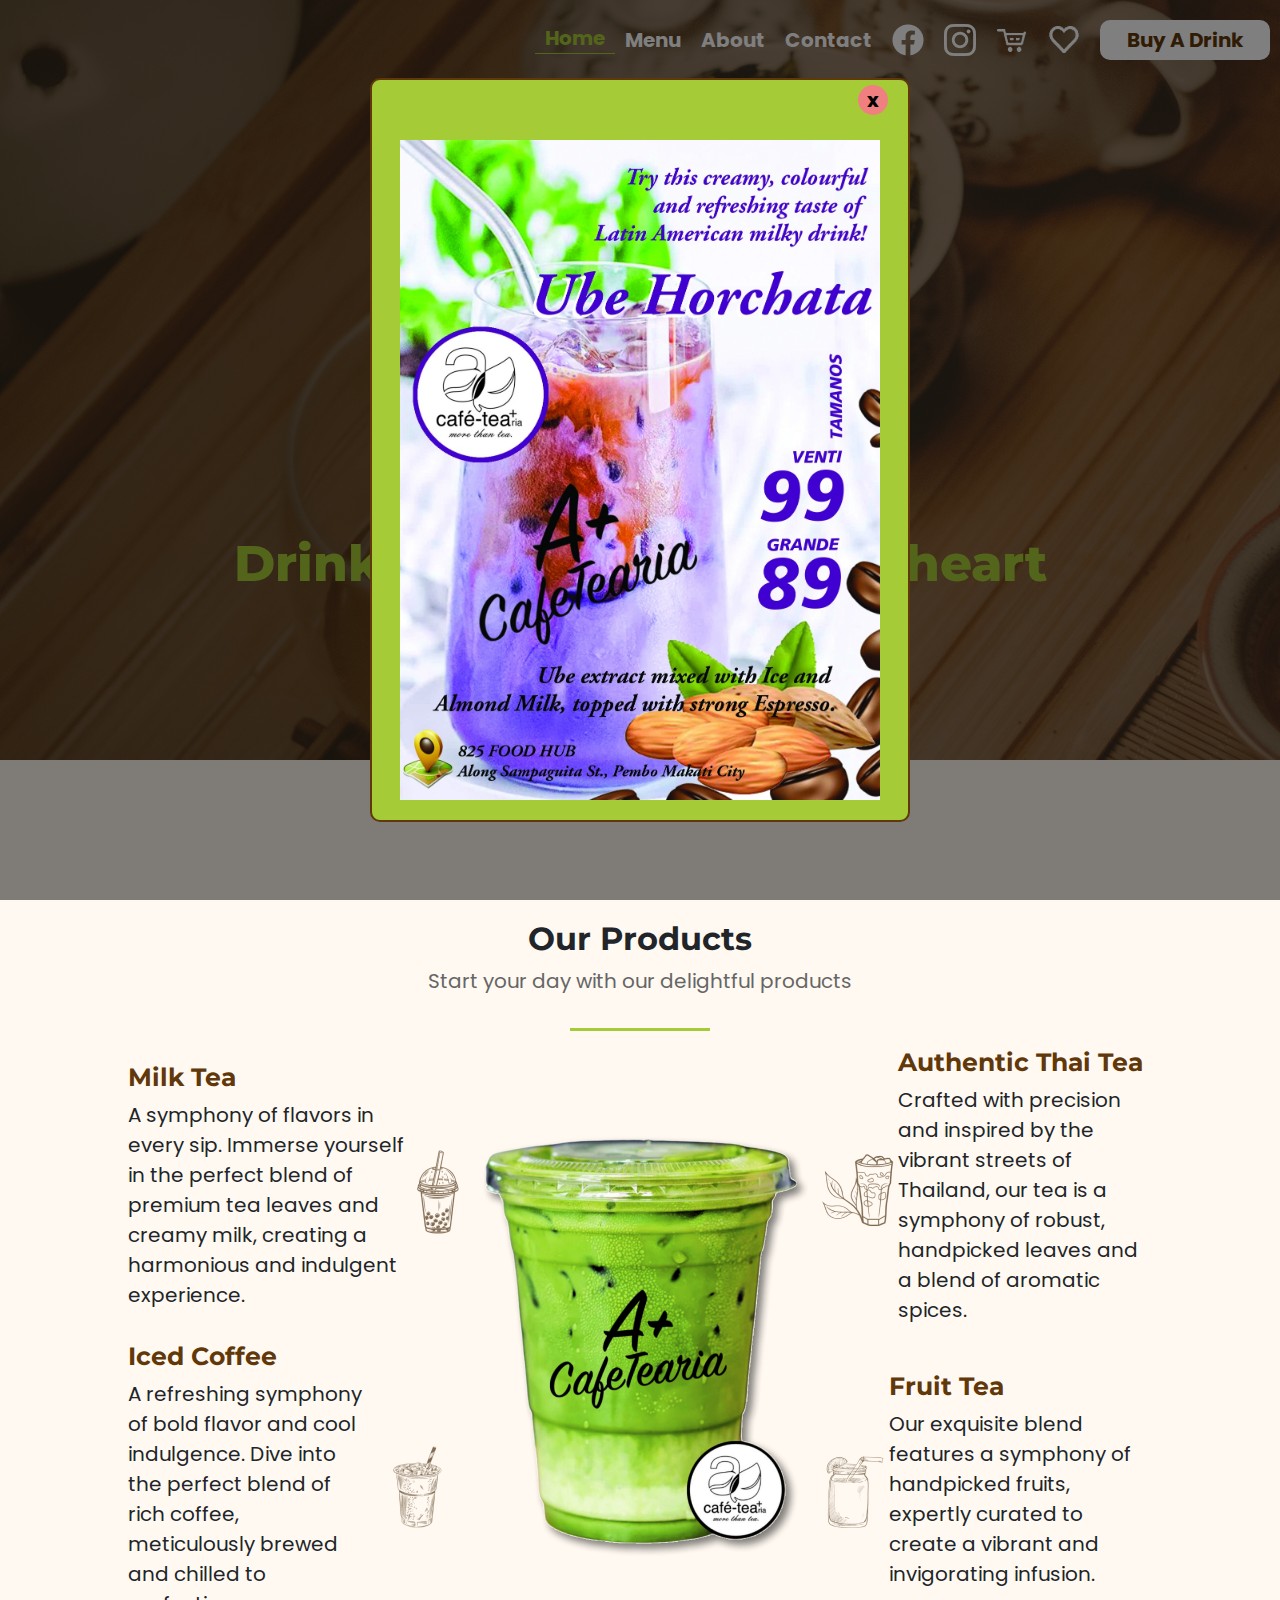
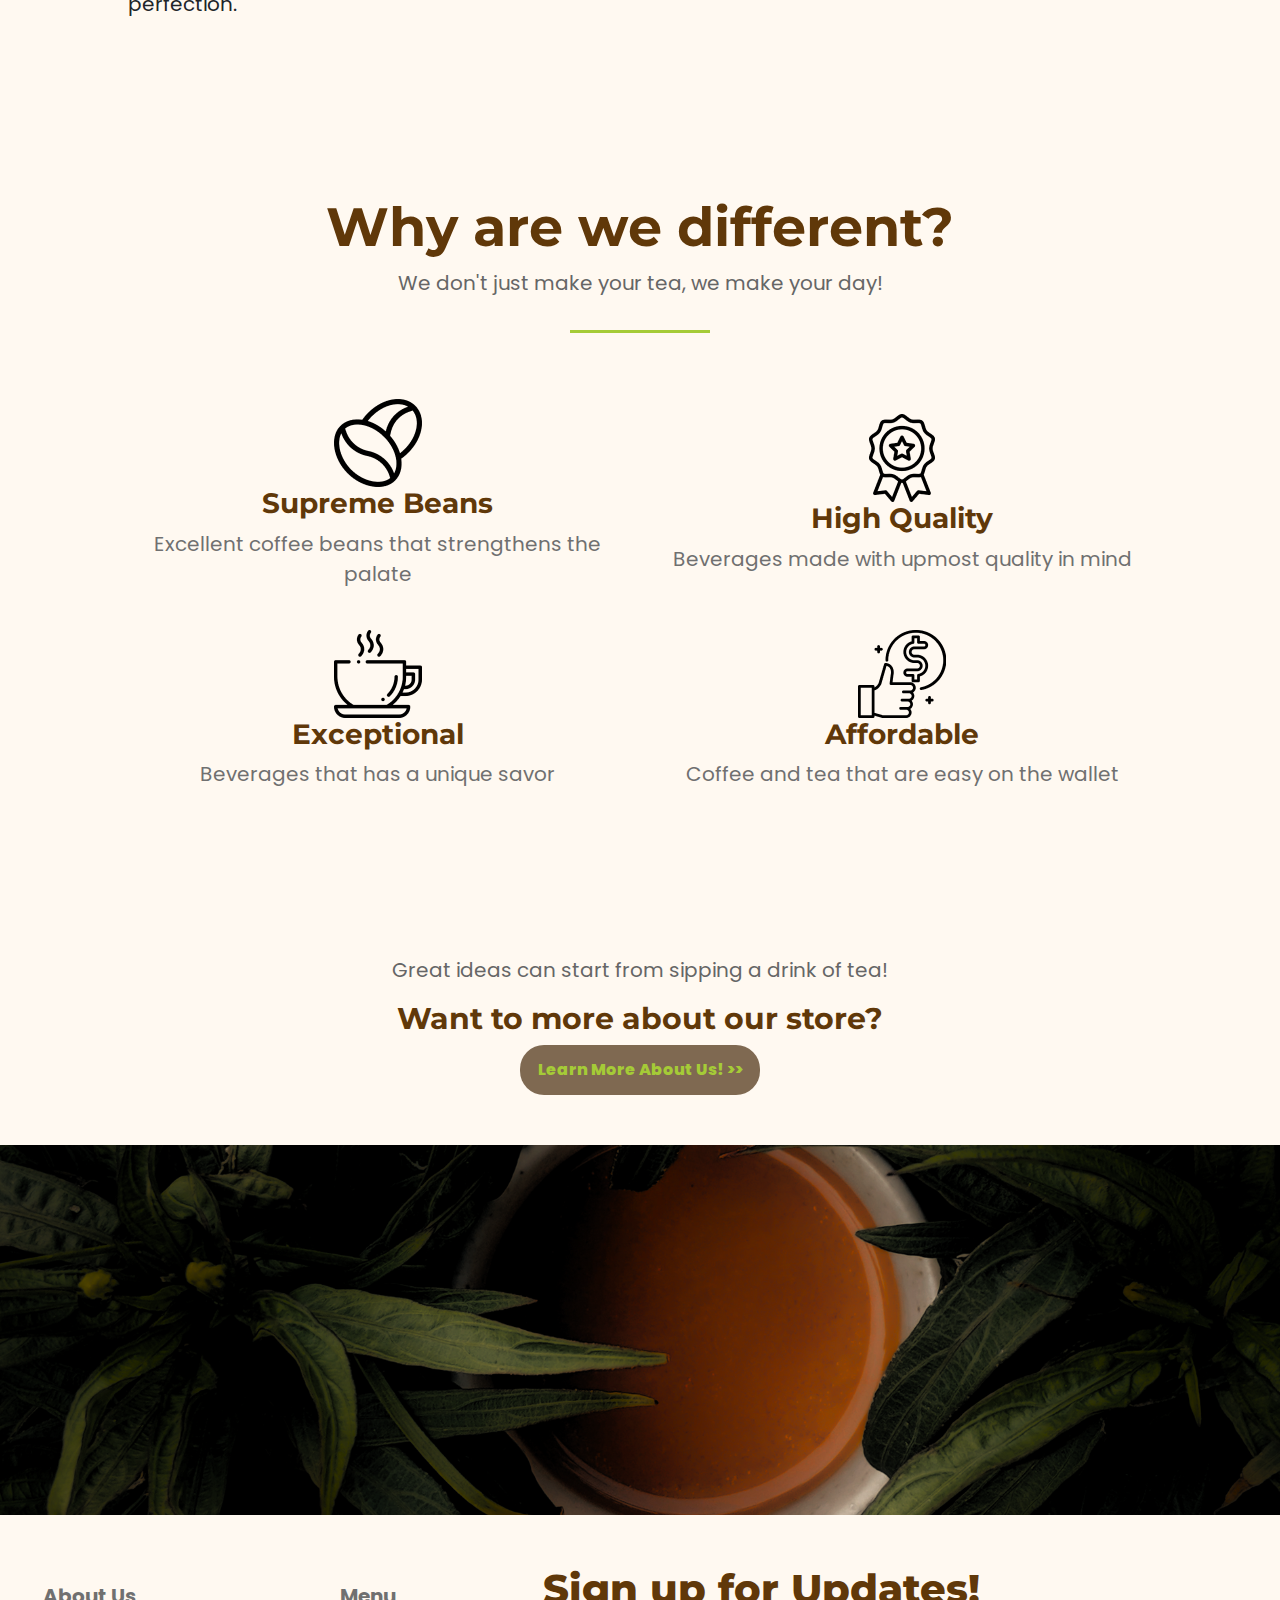
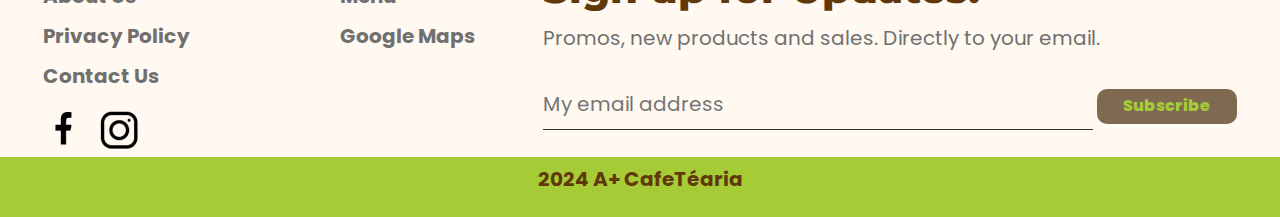
==== commit 4295dc9a: "Add files via upload" ====
--- a/index.html
+++ b/index.html
@@ -150,9 +150,9 @@
         <!--ABOUT US IN HOMEPAGE CONTAINER-->
         <section class="about-us-teaser-container">
             <div class="main-teaser-content">
-                <p class="content-description">Great ideas start with great coffee and tea,  Lets help you achieve that</p>
-                <h1 class="content-title" id = "aus-teaser-title">Get Started Today</h1>
-                <a href="about.html"><button id="about-us-button">Know More About Us</button></a>
+                <p class="content-description">Great ideas can start from sipping a drink of tea!</p>
+                <h1 class="content-title" id = "aus-teaser-title">Want to more about our store?</h1>
+                <a href="about.html"><button id="about-us-button">Learn More About Us! >></button></a>
             </div>
         </section>
     </main>
--- a/css/style-index.css
+++ b/css/style-index.css
@@ -17,7 +17,7 @@
     border:2px solid var(--color-brown);
     border-radius:10px;
     width: 540px;
-    height:95%;
+    height:auto;
     gap:25px;
     transition:200ms ease-in-out;
 }
@@ -46,6 +46,7 @@
     background: lightcoral;
     transition: 0.4s;
     font-weight: bold;
+    border-radius:90px;
 }
 
 .popup-close-button:hover{
@@ -61,6 +62,7 @@
 .advertisement-popup img{
     width:480px;
     height:680px;
+    padding-bottom: 20px;
 }
 
 #overlay{
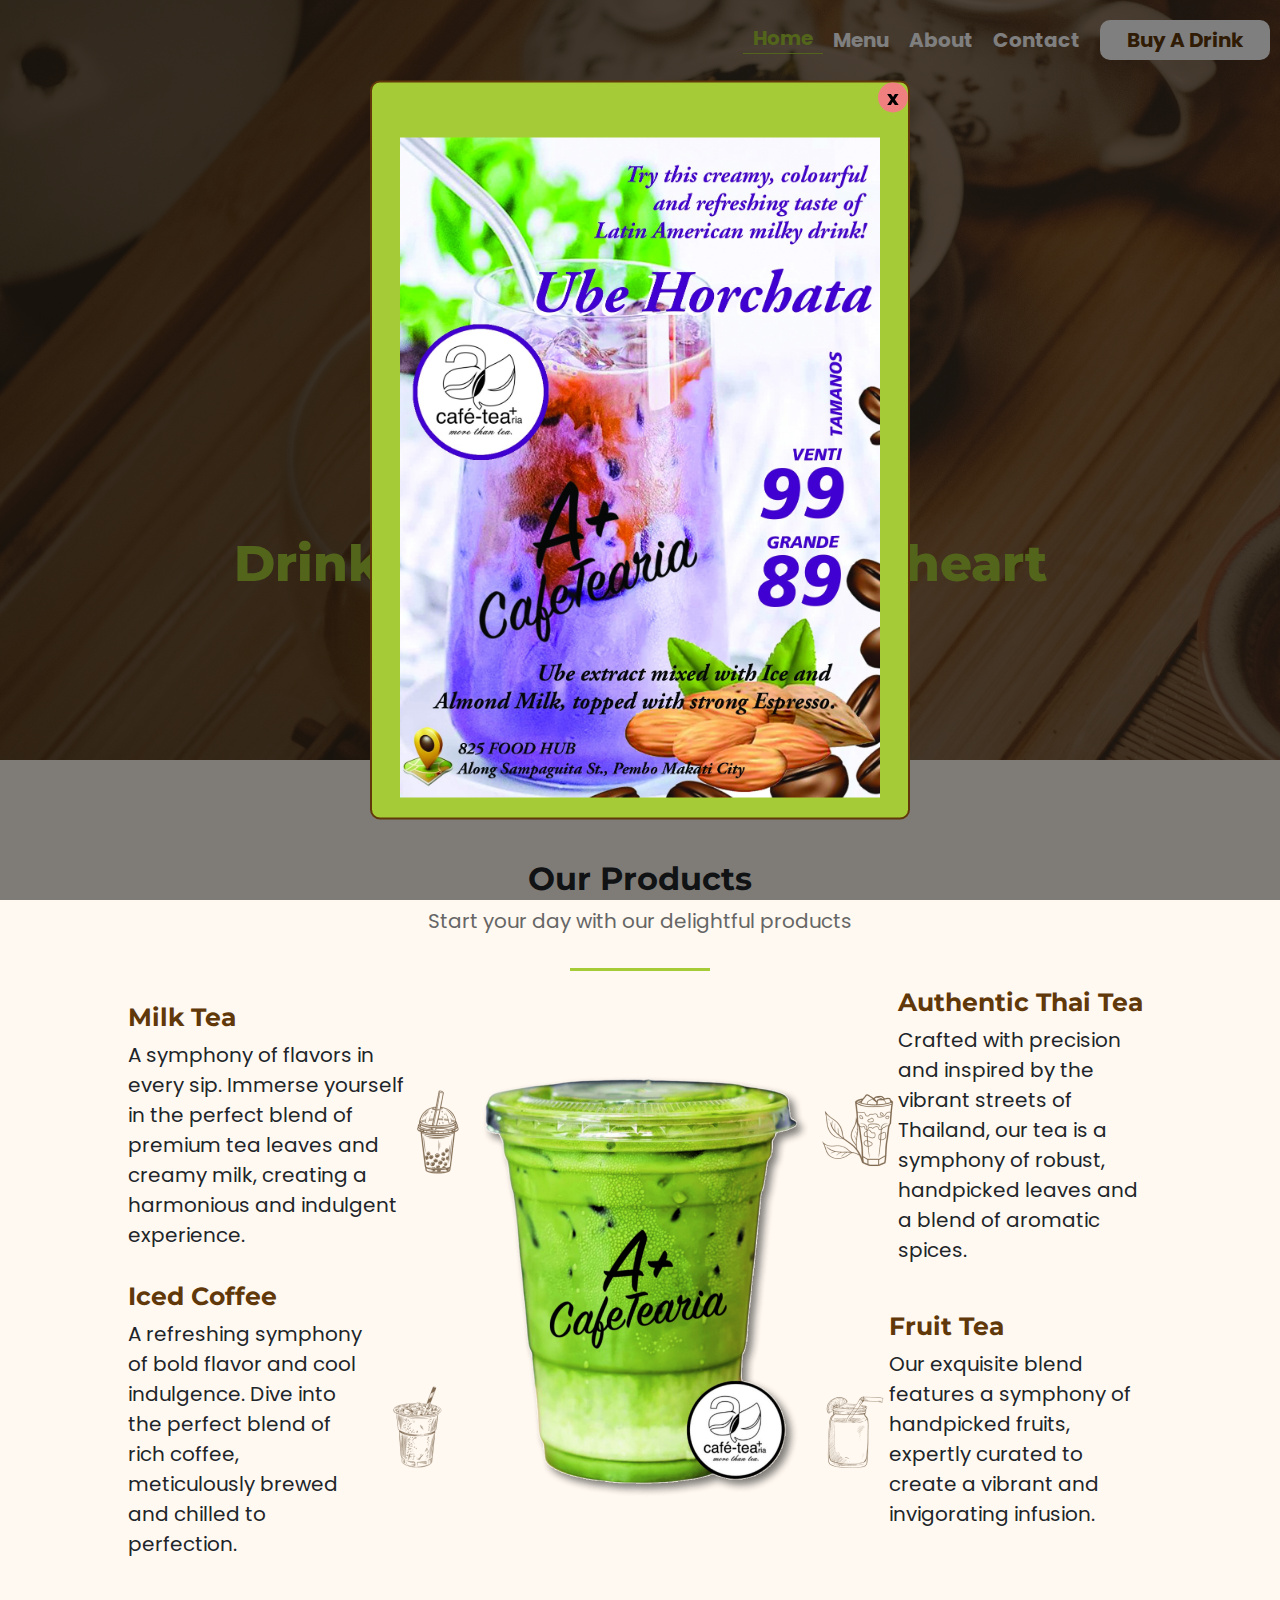
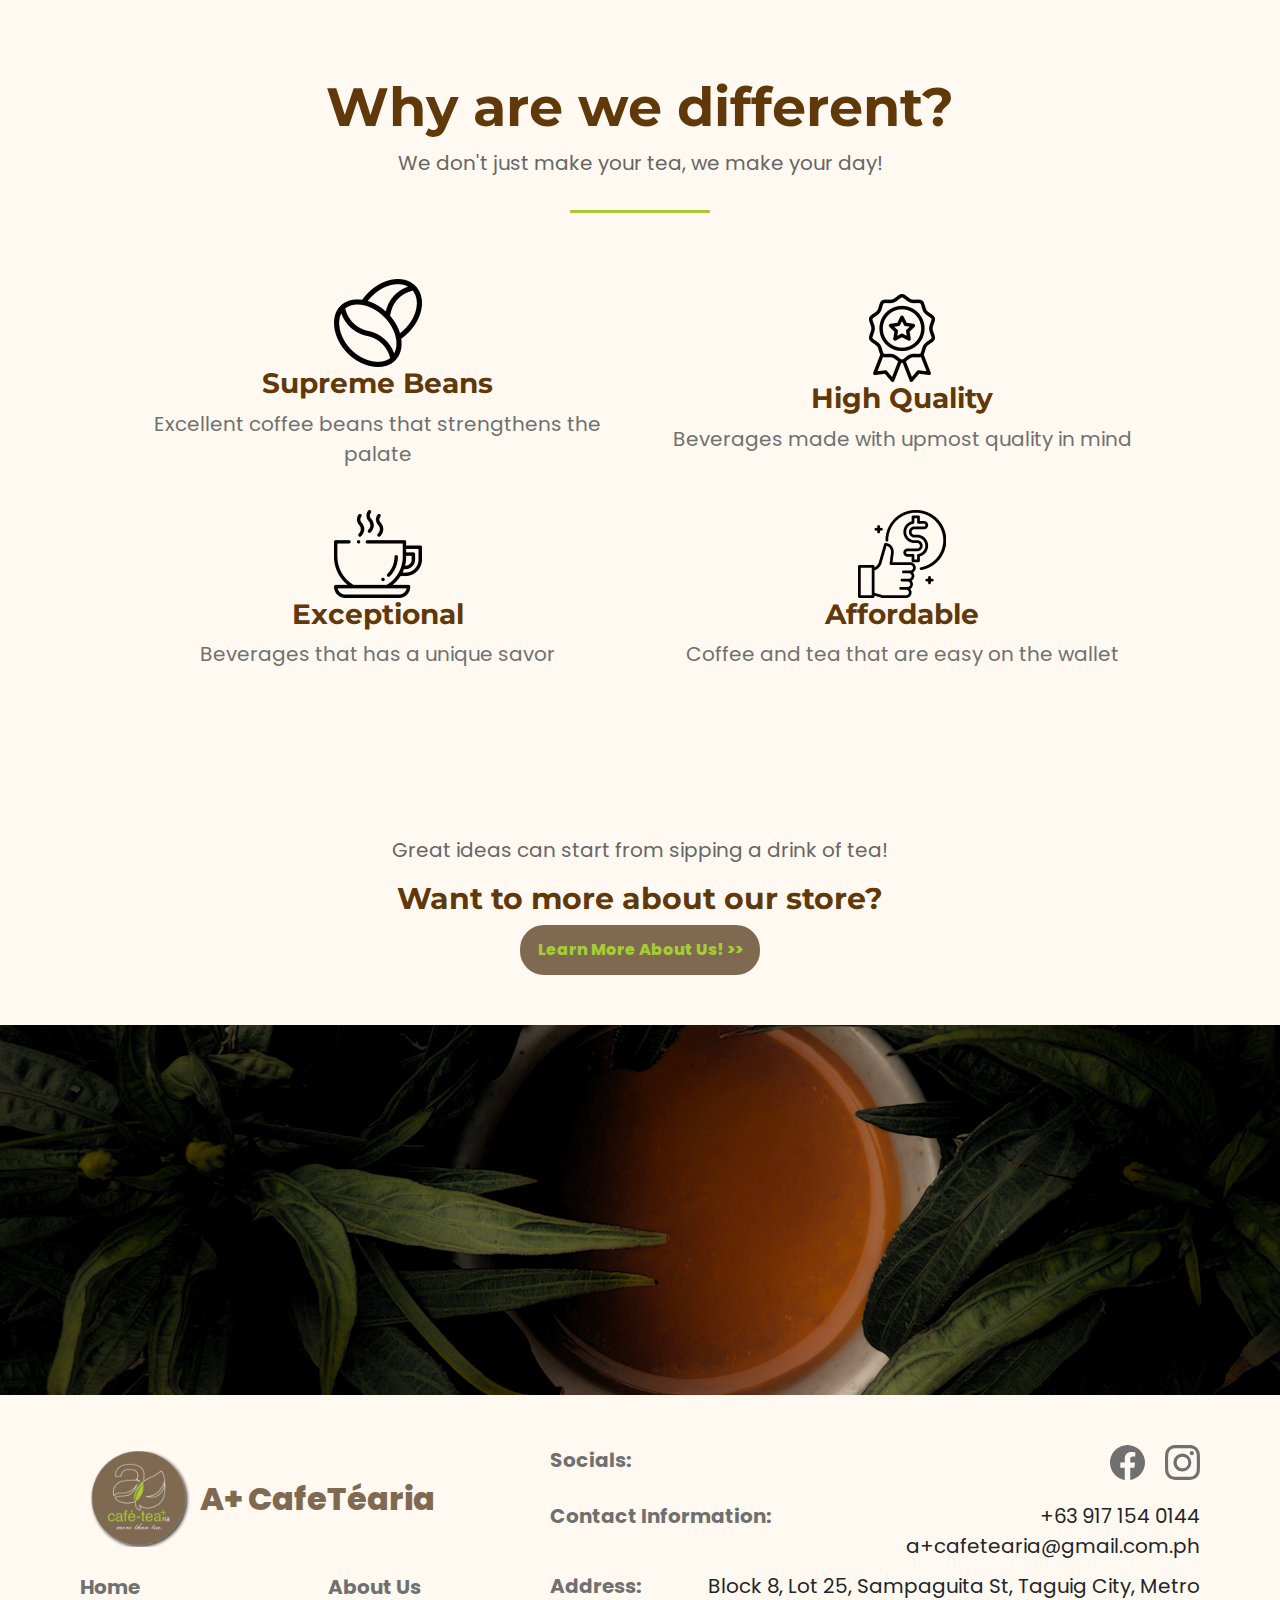
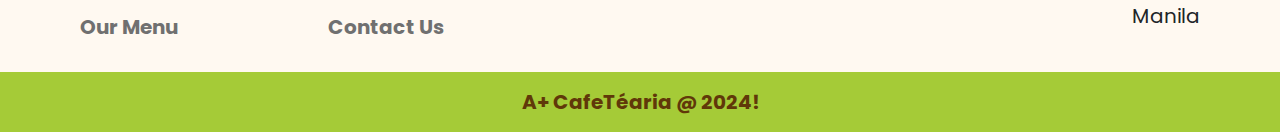
==== commit e9e58c89: "Add files via upload" ====
--- a/index.html
+++ b/index.html
@@ -30,10 +30,6 @@
                     <a href="menu.html">Menu</a>
                     <a href="about.html">About</a>
                     <a href="contact.html">Contact</a>
-                    <a href="https://www.facebook.com/profile.php?id=100093424466600"><img src="img/img-general/facebook-logo.png"></a>
-                    <a href="#"><img src="img/img-general/instagram-logo.png"></a>
-                    <a href="#"><img src="img/img-general/cart-logo.png"></a>
-                    <a href="#"><img src="img/img-general/heart-logo.png"></a>
                     <a href="#"><button>Buy A Drink</button></a>
                 </nav>
                 <button class="hamburger-menu">
@@ -47,12 +43,6 @@
                 <a href="menu.html">Menu</a>
                 <a href="about.html">About</a>
                 <a href="contact.html">Contact</a>
-                <div class="mobile-image-icons">
-                    <a href="https://www.facebook.com/profile.php?id=100093424466600"><img src="img/img-general/facebook-logo.png"></a>
-                    <a href="#"><img src="img/img-general/instagram-logo.png"></a>
-                    <a href="#"><img src="img/img-general/cart-logo.png"></a>
-                    <a href="#"><img src="img/img-general/heart-logo.png"></a>
-                </div>
                 <a href="#"><button>Buy A Drink</button></a>
             </nav>
             
@@ -163,41 +153,72 @@
     </section>
     <footer>
         <section class = "footer-container">
-            <div class = "footer-nav-container">
+            <div class = "footer-nav-container" id="footer-nav-left">
+                <div class="footer-logo">
+                    <img src="img/img-general/website-logo.png" alt="">
+                    <p>A+ CafeTéaria</p>
+                </div>
                 <div class="footer-nav-one">
-                    <div class="footer-nav-one">
-                        <div class = "footer-nav-one-left">
-                            <a href="about.html" class="footer-nav-links">About Us</a>
-                            <a href="#" class="footer-nav-links">Privacy Policy</a>
-                            <a href="contact.html" class="footer-nav-links">Contact Us</a>
-                        </div>
-                        <div class="footer-nav-one-right">
-                            <a href="menu.html" class="footer-nav-links">Menu</a>
-                            <a href="https://www.google.com/maps/place/blk+8+lot,+25+Sampaguita+St,+Taguig,+Metro+Manila/@14.5455801,121.0610487,21z/data=!4m6!3m5!1s0x3397c8923c01fabf:0x66b533c36c822b7e!8m2!3d14.5456116!4d121.0611026!16s%2Fg%2F11rg66_l_p?entry=ttu" class="footer-nav-links">Google Maps</a>
-                        </div>
-                    </div>
-                </div>
-                
-                <div class="footer-nav-social">
-                    <a href="https://www.facebook.com/profile.php?id=100093424466600" class="footer-image-link"><img src="img/img-general/fb-footer.png"></a>
-                    <a href="" class="footer-image-link"><img src="img/img-general/ig-footer.png"></a>
-                </div>
-            </div>
-            
-            <div class="footer-nav-container">
-                <h1 id="subscribe-title">Sign up for Updates!</h1>
-                <p id="subscribe-subtitle">Promos, new products and sales. Directly to your email.</p>
-                <div class="footer-subscribe-email">
-                    <form id = "footer-form">
-                        <input type="text" placeholder="My email address">
-                        <input type="button" value="Subscribe">
-                    </form>
+                    <div class = "footer-nav-one-left">
+                        <a href="index.html" class="footer-nav-links">Home</a>
+                        <a href="menu.html" class="footer-nav-links">Our Menu</a>
+                    </div>
+                    <div class="footer-nav-one-right">
+                        <a href="about.html" class="footer-nav-links">About Us</a>
+                        <a href="contact.html" class="footer-nav-links">Contact Us</a>
+                    </div>
+                </div>
+            </div>
+
+            <div class="footer-nav-container" id="nav-contact-container">
+                <div class="footer-contact-content">
+                    <div class="footer-contact-title">
+                        <p>Socials:</p>
+                    </div>
+                    <div class="footer-social-links">
+                        <div class="footer-icon">
+                            <a href="https://www.facebook.com/profile.php?id=100093424466600" id="facebook-footer-icon">
+                                <svg xmlns="http://www.w3.org/2000/svg" width="35" height="35" fill="currentColor" class="bi bi-facebook" viewBox="0 0 16 16">
+                                    <path d="M16 8.049c0-4.446-3.582-8.05-8-8.05C3.58 0-.002 3.603-.002 8.05c0 4.017 2.926 7.347 6.75 7.951v-5.625h-2.03V8.05H6.75V6.275c0-2.017 1.195-3.131 3.022-3.131.876 0 1.791.157 1.791.157v1.98h-1.009c-.993 0-1.303.621-1.303 1.258v1.51h2.218l-.354 2.326H9.25V16c3.824-.604 6.75-3.934 6.75-7.951"/>
+                                </svg>
+                            </a>
+                        </div>
+                        <div class="footer-icon">
+                            <a href="#" id="instagram-footer-icon">
+                                <svg xmlns="http://www.w3.org/2000/svg" width="35" height="35" fill="currentColor" class="bi bi-instagram" viewBox="0 0 16 16">
+                                    <path d="M8 0C5.829 0 5.556.01 4.703.048 3.85.088 3.269.222 2.76.42a3.917 3.917 0 0 0-1.417.923A3.927 3.927 0 0 0 .42 2.76C.222 3.268.087 3.85.048 4.7.01 5.555 0 5.827 0 8.001c0 2.172.01 2.444.048 3.297.04.852.174 1.433.372 1.942.205.526.478.972.923 1.417.444.445.89.719 1.416.923.51.198 1.09.333 1.942.372C5.555 15.99 5.827 16 8 16s2.444-.01 3.298-.048c.851-.04 1.434-.174 1.943-.372a3.916 3.916 0 0 0 1.416-.923c.445-.445.718-.891.923-1.417.197-.509.332-1.09.372-1.942C15.99 10.445 16 10.173 16 8s-.01-2.445-.048-3.299c-.04-.851-.175-1.433-.372-1.941a3.926 3.926 0 0 0-.923-1.417A3.911 3.911 0 0 0 13.24.42c-.51-.198-1.092-.333-1.943-.372C10.443.01 10.172 0 7.998 0h.003zm-.717 1.442h.718c2.136 0 2.389.007 3.232.046.78.035 1.204.166 1.486.275.373.145.64.319.92.599.28.28.453.546.598.92.11.281.24.705.275 1.485.039.843.047 1.096.047 3.231s-.008 2.389-.047 3.232c-.035.78-.166 1.203-.275 1.485a2.47 2.47 0 0 1-.599.919c-.28.28-.546.453-.92.598-.28.11-.704.24-1.485.276-.843.038-1.096.047-3.232.047s-2.39-.009-3.233-.047c-.78-.036-1.203-.166-1.485-.276a2.478 2.478 0 0 1-.92-.598 2.48 2.48 0 0 1-.6-.92c-.109-.281-.24-.705-.275-1.485-.038-.843-.046-1.096-.046-3.233 0-2.136.008-2.388.046-3.231.036-.78.166-1.204.276-1.486.145-.373.319-.64.599-.92.28-.28.546-.453.92-.598.282-.11.705-.24 1.485-.276.738-.034 1.024-.044 2.515-.045v.002zm4.988 1.328a.96.96 0 1 0 0 1.92.96.96 0 0 0 0-1.92zm-4.27 1.122a4.109 4.109 0 1 0 0 8.217 4.109 4.109 0 0 0 0-8.217zm0 1.441a2.667 2.667 0 1 1 0 5.334 2.667 2.667 0 0 1 0-5.334"/>
+                                </svg>
+                            </a>
+                        </div>
+                    </div>
+                </div>
+                <div class="footer-contact-content">
+                    <div class="footer-contact-title">
+                        <p>Contact Information:</p>
+                    </div>
+                    <div class="contact-info-desc">
+                        <div id="footer-phone-number">
+                            <p>+63 917 154 0144</p>
+                        </div>
+                        <div id="footer-email">
+                            <p>a+cafetearia@gmail.com.ph</p>
+                        </div>
+                    </div>
+                </div>
+
+                <div class="footer-contact-content">
+                    <div class="footer-contact-title">
+                        <p>Address:</p>
+                    </div>
+                    <div id="footer-address">
+                        <p>Block 8, Lot 25, Sampaguita St, Taguig City, Metro Manila</p>
+                    </div>
                 </div>
             </div>
         </section>
 
         <section class="footer-copyright">
-            <p id="copyright-text">2024 A+ CafeTéaria</p>
+            <p id="copyright-text">A+ CafeTéaria @ 2024!</p>
         </section>
     </footer>
 
--- a/css/style-general.css
+++ b/css/style-general.css
@@ -21,6 +21,10 @@
     padding:0;
     margin:0;
     background:var(--color-white-two);
+}
+
+html{
+    scroll-behavior: smooth;
 }
 
 p, a{
@@ -192,13 +196,6 @@
     right:0;
 }
 
-.mobile-image-icons{
-    display: flex;
-    width:50%;
-    align-items: center;
-    justify-content: center;
-}
-
 .no-scroll{
     overflow:hidden;
 }
@@ -260,7 +257,7 @@
     flex-direction: column;
     justify-content: center;
     align-items: center;
-    padding-top:160px;
+    padding-top:100px;
 }
 
 .content-title{
@@ -300,10 +297,11 @@
 
 .footer-container{
     display:flex;
-    align-items: baseline;
+    align-items: center;
     justify-content: space-evenly;
     gap:25px;
     padding-top:50px;
+    padding-bottom:25px;
     width: 100% !important;
 }
 
@@ -313,6 +311,7 @@
     align-items:flex-start;
     justify-content: center;
     gap:10px;
+    height:100%;
 }
 
 .footer-nav-one{
@@ -337,6 +336,26 @@
     gap:10px;
 }
 
+.footer-logo{
+    display: flex;
+    align-items: center;
+    justify-content: center;
+    width:100%;
+    gap:10px;
+}
+
+.footer-logo p{
+    margin:0;
+    color:var(--color-coffee);
+    font-size: 32px;
+    font-weight: 800;
+    text-align:center
+}
+
+.footer-logo img{
+    max-width:100px;
+}
+
 .footer-nav-links{
     font-weight: 700;
     color:var(--color-grey);
@@ -348,53 +367,55 @@
     text-decoration:none;
 }
 
-#subscribe-title{
-    font-size: 40px;
-    font-weight: 800;
-    color:var(--color-brown);
-    margin-bottom:0;
-}
-
-#subscribe-subtitle{
-    font-size: 20px;
-    font-weight: 400;
+#footer-nav-left{
+    gap:25px;
+}
+
+#nav-contact-container{
+    width:800px;
+    gap:10px;
+}
+
+.footer-contact-content{
+    display:flex;
+    align-items: flex-start;
+    justify-content: space-between;
+    width:100%;
+    gap:10px;
+}
+
+.footer-social-links{
+    display: flex;
+    align-items: center;
+    gap:20px;
+}
+
+.footer-icon a{
     color:var(--color-grey);
-    margin-top:0;
-}
-
-#footer-form input[type="text"]{
-    background:none;
-    border:none;
+    transition:0.4s;
+}
+
+.footer-icon a:hover{
+    color:var(--color-light-brown);
+}
+
+.footer-contact-title p{
+    font-weight: 700;
     color:var(--color-grey);
-    font-family: 'Poppins';
-    width:550px;
-    font-size: 20px;
-    padding-top: 10px;
-    padding-bottom: 10px;
-    border-bottom:1px solid var(--color-black);
-}
-
-#footer-form input[type="text"]:focus{
-    outline:2px solid var(--color-coffee);
-}
-
-#footer-form input[type="button"]{
-    border:none;
-    border-radius: 10px;
-    width:140px;
-    height:35px;
-    background: var(--color-coffee);
-    color:var(--color-leaf);
-    font-family: 'Poppins';
-    font-size: 16px;
-    font-weight: 800;
-    cursor: pointer;
-    transition:0.4s;
-}
-
-#footer-form input[type="button"]:hover{
-    background:var(--color-leaf);
-    color:var(--color-white);
+}
+
+.contact-info-desc{
+    display: flex;
+    flex-direction: column;
+    align-items: flex-end;
+}
+
+#footer-phone-number p, #footer-email p{
+    margin:0;
+}
+
+#footer-address{
+    text-align:right;
 }
 
 .footer-copyright{
@@ -408,6 +429,7 @@
 #copyright-text{
     color:var(--color-brown);
     font-weight: 700;
+    margin:0;
 }
 
 
@@ -418,6 +440,10 @@
     /*HERO DESIGN*/
     .website-logo img{
         max-width:80%;
+    }
+
+    #nav-contact-container{
+        width:650px;
     }
 }
 
@@ -443,8 +469,21 @@
         align-items: center;
     }
 
+    .footer-logo{
+        width:auto;
+    }
+
     .footer-nav-container{
+        flex-direction: row;
         align-items: center;
+        gap:50px;
+        width:80%;
+    }
+
+    #nav-contact-container{
+        flex-direction: column;
+        width:80%;
+        gap:10px;
     }
 
     .footer-nav-one{
@@ -454,23 +493,12 @@
 
     .footer-nav-one-left{
         align-items: center;
+        text-align: center;
     }
 
     .footer-nav-one-right{
         align-items: center;
-    }
-
-    .footer-nav-social{
-        display: flex;
-        gap:20px;
-    }
-
-    #footer-form{
-        display: flex;
-        flex-direction: column;
-        align-items: center;
-        gap:25px;
-        padding-bottom:25px;
+        text-align: center;
     }
 
     .navigation{
@@ -519,17 +547,25 @@
         padding-top:100px;
         height:650px;
     }
+
+
+    #nav-contact-container{
+        width:80%;
+        justify-content: space-between;
+    }
+
+
+
+    #footer-nav-left{
+        justify-content: space-between;
+    }
+
+    .footer-container{
+        gap:50px;
+    }
 }
 
 @media(max-width: 640px){
-
-    #subscribe-subtitle{
-        text-align: center;
-    }
-    
-    #footer-form input[type="text"]{
-        width:475px;
-    }
 
     #banner-text{
         font-size: 32px;
@@ -547,20 +583,37 @@
         padding-top:60px;
         height:480px;
     }
+
+    #footer-nav-left{
+        flex-direction: column;
+    }
 }
 
 @media(max-width:475px){
     .footer-nav-container{
-        width: 100%;
-    }
-
-    #subscribe-title{
-        font-size: 32px;
-        text-align: center;
-    }
-
-    #footer-form input[type="text"]{
-        width:100%;
+        width: 100% !important;
+        flex-direction:column;
+    }
+
+    .footer-logo{
+        flex-direction: column;
+    }
+
+    .footer-contact-content{
+        flex-direction:column;
+        align-items: center;
+    }
+
+    .contact-info-desc{
+        align-items: center;
+    }
+
+    .footer-contact-content p, #footer-phone-number p, #footer-email p{
+        text-align:center;
+    }
+
+    #nav-contact-container{
+        gap:30px;
     }
 
     .hero-container{
--- a/css/style-index.css
+++ b/css/style-index.css
@@ -36,8 +36,6 @@
     display: flex;
     justify-content: flex-end;
     align-items: center;
-    padding-right:20px;
-    padding-top:5px;
 }
 
 .popup-close-button{
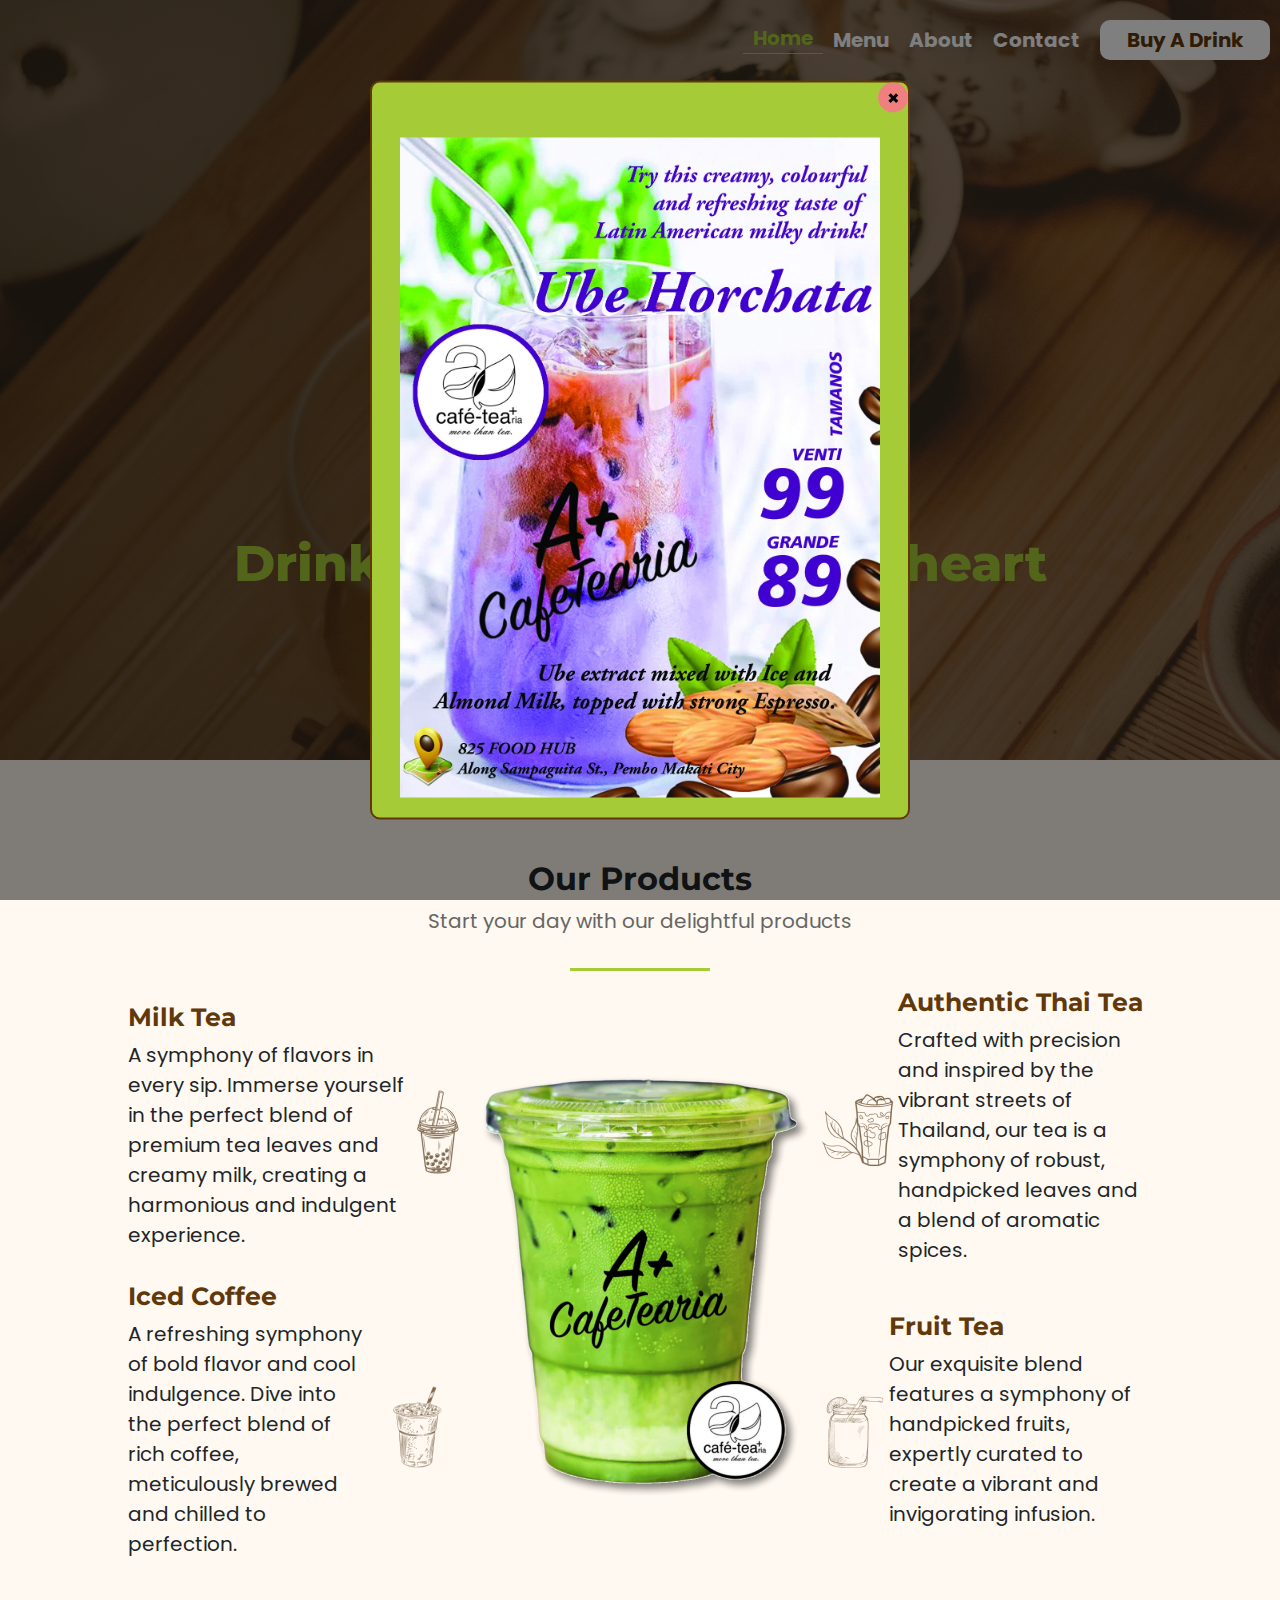
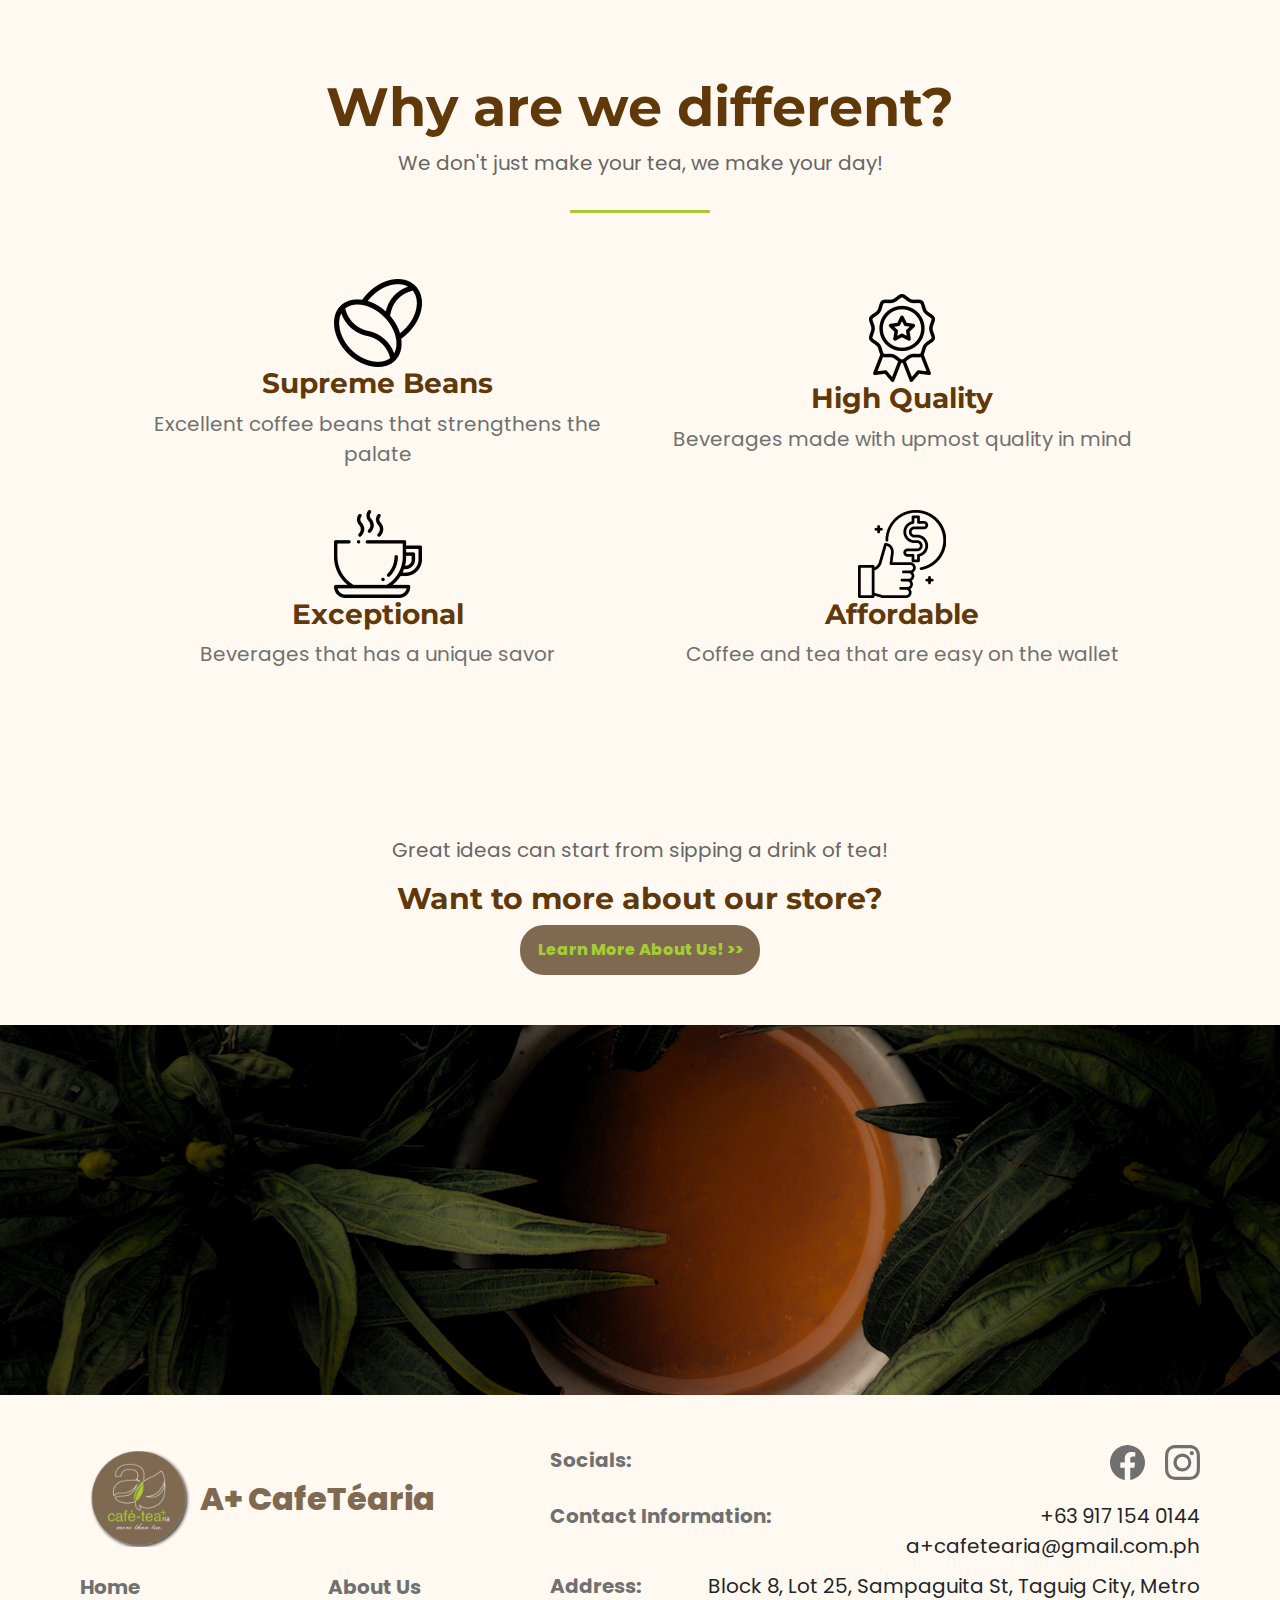
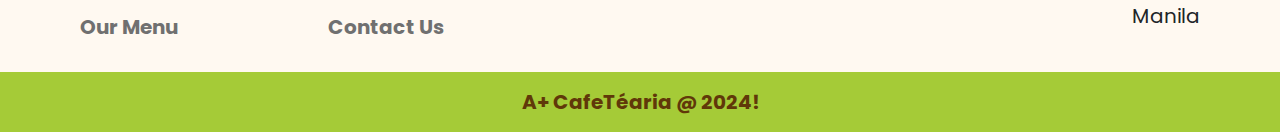
==== commit 1c93f1b1: "Add files via upload" ====
--- a/index.html
+++ b/index.html
@@ -14,7 +14,7 @@
         <!--POPUP ADVERTISMENT CONTENT-->
         <section class="advertisement-popup popup-active">
             <div class="popup-header">
-                <button data-close-button class="popup-close-button">x</button>
+                <button data-close-button class="popup-close-button">&times;</button>
             </div>
             <div class="popup-content">
                 <img src="img/img-homepage/popup-image.png" alt="" class="popup-image">
@@ -30,7 +30,7 @@
                     <a href="menu.html">Menu</a>
                     <a href="about.html">About</a>
                     <a href="contact.html">Contact</a>
-                    <a href="#"><button>Buy A Drink</button></a>
+                    <a href="buynow.html"><button>Buy A Drink</button></a>
                 </nav>
                 <button class="hamburger-menu">
                     <div class="hamburger-bar"></div>
@@ -43,7 +43,7 @@
                 <a href="menu.html">Menu</a>
                 <a href="about.html">About</a>
                 <a href="contact.html">Contact</a>
-                <a href="#"><button>Buy A Drink</button></a>
+                <a href="buynow.html"><button>Buy A Drink</button></a>
             </nav>
             
             <!--HERO BANNER-->
